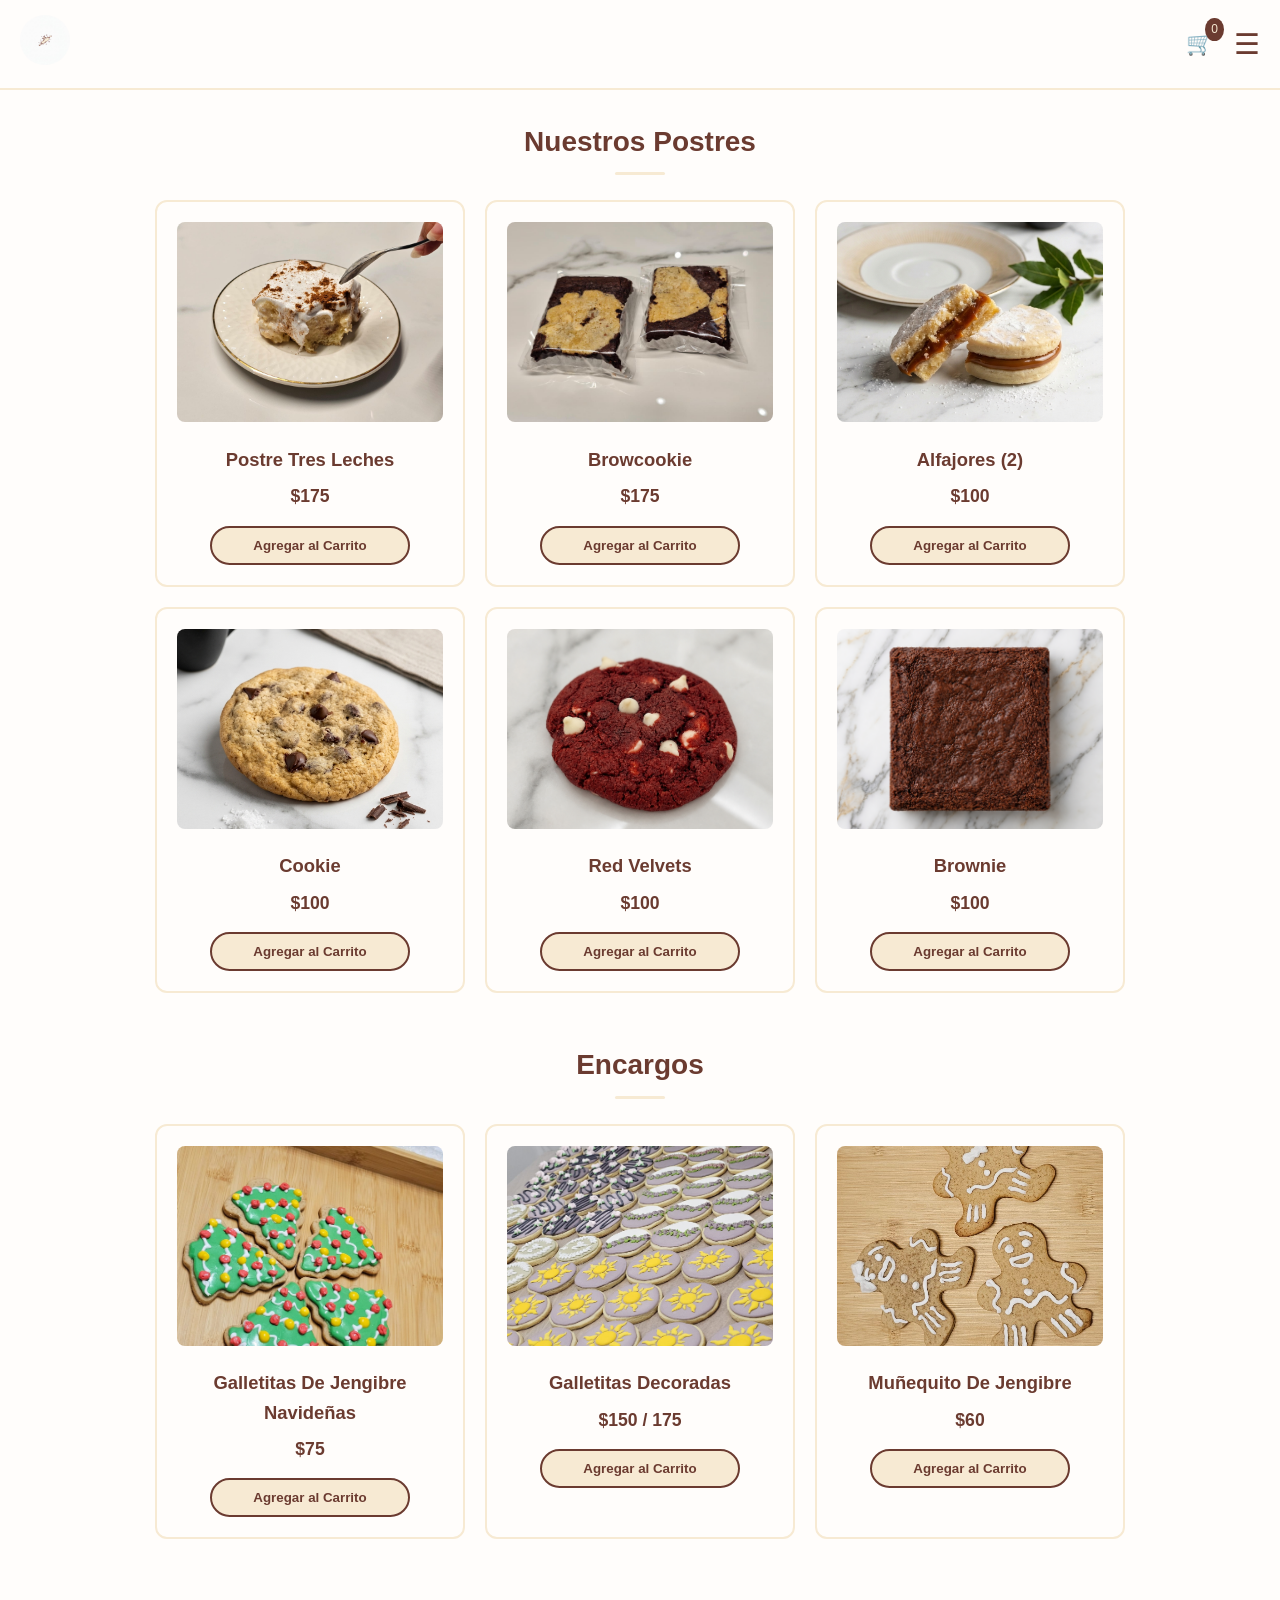
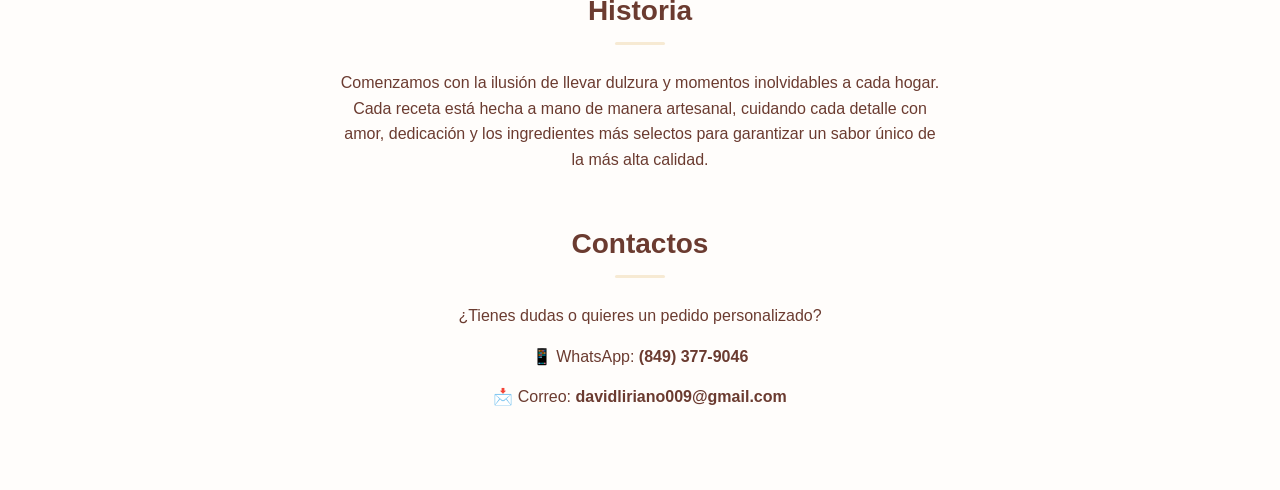
==== index.html @ 06256432 "Add files via upload" ====
<!DOCTYPE html>
<html lang="es">
<head>
    <meta charset="UTF-8">
    <meta name="viewport" content="width=device-width, initial-scale=1.0">
    <title>Mi Repostería</title>
    <link rel="stylesheet" href="style.css">
</head>
<body>

    <!-- NAVBAR PRINCIPAL -->
    <header class="navbar">
        <div class="logo-container">
            <!-- Reemplaza 'logo.png' con el nombre real de tu imagen -->
            <img src="hwconfetteria logo.jpg" alt="Logo Repostería" class="logo-img">
        </div>
        
        <div class="right-nav">
            <!-- Icono del Carrito -->
            <div class="cart-icon" onclick="toggleCart()">
                🛒 <span id="cart-count">0</span>
            </div>
            <!-- Botón de Tres Rayitas (Hamburgesa) -->
            <div class="menu-toggle" onclick="toggleMenu()">
                &#9776;
            </div>
        </div>
    </header>

    <!-- MENÚ LATERAL DESPLEGABLE (DERECHA) -->
    <nav class="sidebar" id="sidebar">
        <div class="close-btn" onclick="toggleMenu()">&times;</div>
        <ul class="menu-links">
            <li><a href="#postres" onclick="toggleMenu()">Postres</a></li>
            <li><a href="#pasteles" onclick="toggleMenu()">Encargos</a></li>
            <li><a href="#historia" onclick="toggleMenu()">Historia</a></li>
            <li><a href="#contacto" onclick="toggleMenu()">Contactos</a></li>
            <li><a href="https://www.google.com/maps/place/RESIDENCIAL+DON+NUBE+II/@19.465714,-70.6637357,17z/data=!3m1!4b1!4m6!3m5!1s0x8eb1c570ee12535b:0x42874ad050d74ec9!8m2!3d19.465714!4d-70.6611608!16s%2Fg%2F11fz7tf214?entry=ttu&g_ep=EgoyMDI2MDcwOC4wIKXMDSoASAFQAw%3D%3D" target="_blank" class="map-link">📍 Ubicación de la Tienda</a></li>
        </ul>
    </nav>

    <!-- CARRITO LATERAL -->
    <div class="cart-sidebar" id="cartSidebar">
        <div class="close-btn" onclick="toggleCart()">&times;</div>
        <h3>Tu Pedido</h3>
        <ul id="cart-items">
            <!-- Los productos agregados aparecerán aquí -->
        </ul>

        <!-- SELECCIÓN DE FECHA Y HORA (DISEÑO PROFESIONAL) -->
        <div class="order-date-card">
            <div class="date-header">
                <span class="calendar-icon">📅</span>
                <span class="date-label">¿Para cuándo deseas tu pedido?</span>
            </div>
            <input type="datetime-local" id="order-date" required>
        </div>

        <div class="cart-total">
            <strong>Total: $<span id="cart-total-val">0</span></strong>
        </div>
        <button class="btn-checkout" onclick="checkoutWhatsApp()">Confirmar Orden</button>
    </div>

    <!-- CONTENIDO PRINCIPAL -->
    <main class="content">
        
        <!-- SECCIÓN POSTRES -->
        <section id="postres" class="product-section">
            <h2>Nuestros Postres</h2>
            <div class="products-grid">
                <div class="product-card">
                    <!-- Imagen para el Tres Leches -->
                    <img src="tres leches .jpeg" alt="Postre Tres Leches" class="product-img"> 
                    <h3>Postre Tres Leches</h3>
                    <p class="price">$175</p>
                    <button class="btn-add" onclick="addToCart('Tres Leches', 175)">Agregar al Carrito</button>
                </div>
                <div class="product-card">
                    <!-- Imagen para los Cupcakes -->
                    <img src="Brownie.jpeg" alt="Browcookie" class="product-img">
                    <h3>Browcookie</h3>
                    <p class="price">$175</p>
                    <button class="btn-add" onclick="addToCart('Browcookie', 175)">Agregar al Carrito</button>
                </div>
            <div class="product-card">
                    <!-- Imagen para los Cupcakes -->
                    <img src="alfajores.png" alt="Cupcakes Variados" class="product-img">
                    <h3>Alfajores (2)</h3>
                    <p class="price">$100</p>
                    <button class="btn-add" onclick="addToCart('Cupcakes Variados', 100)">Agregar al Carrito</button>
                </div>
            <div class="product-card">
                    <!-- Imagen para los Cupcakes -->
                    <img src="cookie .png" alt="Cupcakes Variados" class="product-img">
                    <h3>Cookie</h3>
                    <p class="price">$100</p>
                    <button class="btn-add" onclick="addToCart('Cupcakes Variados', 100)">Agregar al Carrito</button>
                </div>
            <div class="product-card">
                    <!-- Imagen para los Cupcakes -->
                    <img src="Red velvets.png" alt="Cupcakes Variados" class="product-img">
                    <h3>Red Velvets</h3>
                    <p class="price">$100</p>
                    <button class="btn-add" onclick="addToCart('Cupcakes Variados', 100)">Agregar al Carrito</button>
                </div>
                            <div class="product-card">
                    <!-- Imagen para los Cupcakes -->
                    <img src="Brownie.png" alt="Cupcakes Variados" class="product-img">
                    <h3>Brownie</h3>
                    <p class="price">$100</p>
                    <button class="btn-add" onclick="addToCart('Cupcakes Variados', 100)">Agregar al Carrito</button>
                </div>
            </div>
        </section>

        <!-- SECCIÓN PASTELES -->
        <section id="pasteles" class="product-section">
            <h2>Encargos</h2>
            <div class="products-grid">
                <div class="product-card">
                    <!-- Imagen para el Pastel de Cumpleaños -->
                    <img src="Encargo 2.jpeg" alt="Pastel de Cumpleaños" class="product-img">
                    <h3>Galletitas De Jengibre Navideñas </h3>
                    <p class="price">$75</p>
                    <button class="btn-add" onclick="addToCart('Pastel de Cumpleaños', 75)">Agregar al Carrito</button>
                </div>
                               <div class="product-card">
                    <!-- Imagen para el Pastel de Cumpleaños -->
                    <img src="Encargo 4.jpeg"Pastel de Cumpleaños" class="product-img">
                    <h3>Galletitas Decoradas </h3>
                    <p class="price">$150 / 175</p>
                    <button class="btn-add" onclick="addToCart('Pastel de Cumpleaños', 150)">Agregar al Carrito</button>
                </div>
                                               <div class="product-card">
                    <!-- Imagen para el Pastel de Cumpleaños -->
                    <img src="Galletitas de jengibre.jpeg"Pastel de Cumpleaños" class="product-img">
                    <h3>Muñequito De Jengibre </h3>
                    <p class="price">$60</p>
                    <button class="btn-add" onclick="addToCart('Pastel de Cumpleaños', 60)">Agregar al Carrito</button>
                </div>
            </div>
        </section>

        <!-- SECCIÓN HISTORIA -->
        <section id="historia" class="about-section">
            <h2>Historia</h2>
            <p>Comenzamos con la ilusión de llevar dulzura y momentos inolvidables a cada hogar. Cada receta está hecha a mano de manera artesanal, cuidando cada detalle con amor, dedicación y los ingredientes más selectos para garantizar un sabor único de la más alta calidad.</p>
        </section>

        <!-- SECCIÓN CONTACTO -->
        <section id="contacto" class="contact-section">
            <h2>Contactos</h2>
            <p>¿Tienes dudas o quieres un pedido personalizado?</p>
            <p>📱 WhatsApp: <strong>(849) 377-9046</strong></p>
            <p>📩 Correo: <strong>davidliriano009@gmail.com</strong>
            <!-- MENÚ LATERAL DESPLEGABLE (DERECHA) -->
        </section>

    </main>

    <!-- SCRIPT PARA INTERACTIVIDAD -->
    <script>
        let cart = [];
        
        function toggleMenu() {
            document.getElementById('sidebar').classList.toggle('active');
        }

        function toggleCart() {
            document.getElementById('cartSidebar').classList.toggle('active');
        }

        function addToCart(name, price) {
            cart.push({name, price});
            updateCartUI();
        }

        function updateCartUI() {
            document.getElementById('cart-count').innerText = cart.length;
            const cartItemsContainer = document.getElementById('cart-items');
            cartItemsContainer.innerHTML = '';
            
            let total = 0;
            cart.forEach((item, index) => {
                total += item.price;
                let li = document.createElement('li');
                li.innerHTML = `${item.name} - $${item.price} <span class="remove-item" onclick="removeItem(${index})">&times;</span>`;
                cartItemsContainer.appendChild(li);
            });
            
            document.getElementById('cart-total-val').innerText = total;
        }

        function removeItem(index) {
            cart.splice(index, 1);
            updateCartUI();
        }

        function checkoutWhatsApp() {
            if(cart.length === 0) {
                alert("El carrito está vacío.");
                return;
            }

            // Obtener la fecha seleccionada por el usuario
            const dateInput = document.getElementById('order-date').value;
            if(!dateInput) {
                alert("Por favor, selecciona la fecha y hora para la entrega de tu pedido.");
                return;
            }

            // Formatear la fecha para que sea más legible
            const fechaFormateada = new Date(dateInput).toLocaleString('es-DO', {
                dateStyle: 'medium',
                timeStyle: 'short'
            });

            let mensaje = "¡Hola! Me gustaría hacer una orden de la web:\n\n";
            let total = 0;
            cart.forEach(item => {
                mensaje += `- ${item.name} ($${item.price})\n`;
                total += item.price;
            });
            
            mensaje += `\n📅 *Fecha y hora de entrega:* ${fechaFormateada}`;
            mensaje += `\n*Total a pagar: $${total}*`;
            
            let url = `https://wa.me/18493779046?text=${encodeURIComponent(mensaje)}`;
            window.open(url, '_blank');
        }
    </script>
</body>
</html>
---- style.css ----
/* CONFIGURACIÓN GENERAL */
* {
    margin: 0;
    padding: 0;
    box-sizing: border-box;
    font-family: 'Segoe UI', Tahoma, Geneva, Verdana, sans-serif;
}

body {
    background-color: #FFFDFB;
    color: #6B3B30;
    line-height: 1.6;
}

/* NAVBAR */
.navbar {
    display: flex;
    justify-content: space-between;
    align-items: center;
    padding: 15px 20px;
    background-color: #FFFDFB;
    border-bottom: 2px solid #F7EAD3;
    position: sticky;
    top: 0;
    z-index: 100;
}

.logo-img {
    height: 50px; /* Un poco más compacto para que no sature en móvil */
    width: auto;
    object-fit: contain;
    border-radius: 100%;
}

.right-nav {
    display: flex;
    align-items: center;
    gap: 20px;
}

.cart-icon {
    font-size: 1.4rem;
    cursor: pointer;
    position: relative;
    user-select: none;
}

#cart-count {
    position: absolute;
    top: -8px;
    right: -10px;
    background-color: #6B3B30;
    color: #F7EAD3;
    border-radius: 50%;
    padding: 2px 6px;
    font-size: 0.75rem;
}

.menu-toggle {
    font-size: 1.8rem;
    cursor: pointer;
    color: #6B3B30;
    user-select: none;
}

/* MENÚ LATERAL DESPLEGABLE (DERECHA) */
.sidebar {
    position: fixed;
    top: 0;
    right: -100%; /* Oculto completamente fuera de la pantalla */
    width: 300px;
    max-width: 85%; /* No tapa toda la pantalla en móviles pequeños, dejando ver el fondo */
    height: 100%;
    background-color: #FFFDFB;
    box-shadow: -5px 0 15px rgba(107, 59, 48, 0.1);
    z-index: 200;
    padding: 40px 30px;
    transition: right 0.4s ease;
    border-left: 3px solid #F7EAD3;
}

.sidebar.active {
    right: 0;
}

.close-btn {
    font-size: 2.5rem;
    cursor: pointer;
    color: #6B3B30;
    position: absolute;
    top: 15px;
    right: 25px;
}

.menu-links {
    list-style: none;
    margin-top: 40px;
}

.menu-links li {
    margin-bottom: 25px;
}

.menu-links a {
    text-decoration: none;
    color: #6B3B30;
    font-size: 1.25rem;
    font-weight: 600;
    display: block;
}

.map-link {
    color: #b07061 !important;
    border-top: 1px solid #F7EAD3;
    padding-top: 15px;
    margin-top: 15px;
}

/* CARRITO LATERAL RE-DISEÑADO PARA MÓVILES */
.cart-sidebar {
    position: fixed;
    top: 0;
    right: -100%; 
    width: 100%; /* Ocupa toda la pantalla en móvil para interactuar mejor */
    max-width: 400px; /* En computadoras no se desparrama demasiado */
    height: 100%;
    background-color: #FFFDFB;
    box-shadow: -5px 0 15px rgba(107, 59, 48, 0.1);
    z-index: 250;
    padding: 40px 20px;
    transition: right 0.4s ease;
    border-left: 3px solid #F7EAD3;
    display: flex;
    flex-direction: column;
}

.cart-sidebar.active {
    right: 0;
}

.cart-sidebar h3 {
    margin-bottom: 20px;
    border-bottom: 2px solid #F7EAD3;
    padding-bottom: 10px;
}

#cart-items {
    list-style: none;
    overflow-y: auto;
    flex-grow: 1;
}

#cart-items li {
    display: flex;
    justify-content: space-between;
    align-items: center;
    padding: 12px 0;
    border-bottom: 1px solid #F7EAD3;
    font-size: 1rem;
}

.remove-item {
    color: #d9534f;
    cursor: pointer;
    font-weight: bold;
    padding: 5px 10px; /* Área de toque más grande para dedos */
}

.cart-total {
    padding: 20px 0;
    font-size: 1.3rem;
    border-top: 2px solid #F7EAD3;
}

.btn-checkout {
    background-color: #6B3B30;
    color: #FFFDFB;
    border: none;
    padding: 15px; /* Botón alto, cómodo para pulsar en pantallas táctiles */
    font-size: 1.1rem;
    font-weight: bold;
    border-radius: 8px;
    cursor: pointer;
    width: 100%;
}

/* CONTENIDO PRINCIPAL */
.content {
    max-width: 1000px;
    margin: 0 auto;
    padding: 30px 15px;
}

.product-section, .about-section, .contact-section {
    margin-bottom: 50px;
    scroll-margin-top: 90px;
}

h2 {
    font-size: 1.75rem;
    margin-bottom: 25px;
    text-align: center;
}

h2::after {
    content: '';
    display: block;
    width: 50px;
    height: 3px;
    background-color: #F7EAD3;
    margin: 8px auto 0 auto;
    border-radius: 2px;
}

/* CUADRÍCULA DE PRODUCTOS INTELIGENTE */
.products-grid {
    display: grid;
    grid-template-columns: repeat(auto-fit, minmax(240px, 1fr));
    gap: 20px;
}

.product-card {
    background-color: #FFFDFB;
    border: 2px solid #F7EAD3;
    border-radius: 12px;
    padding: 20px;
    text-align: center;
}

.product-placeholder {
    font-size: 3.5rem;
    margin-bottom: 10px;
}

.product-card h3 {
    font-size: 1.15rem;
    margin-bottom: 8px;
}

.price {
    font-weight: bold;
    font-size: 1.1rem;
    margin-bottom: 15px;
}

.btn-add {
    background-color: #F7EAD3;
    color: #6B3B30;
    border: 2px solid #6B3B30;
    padding: 10px 20px; /* Ajustado para pantallas táctiles */
    font-weight: bold;
    border-radius: 25px;
    cursor: pointer;
    width: 100%; /* Ocupa el ancho de la tarjeta en móvil para presionar fácil */
    max-width: 200px;
}

/* SECCIONES TEXTO */
.about-section p, .contact-section p {
    text-align: center;
    max-width: 600px;
    margin: 0 auto 15px auto;
    font-size: 1rem;
}

/* ==========================================================================
   MEDIA QUERIES (OPTIMIZACIONES ESPECÍFICAS PARA PANTALLAS PEQUEÑAS)
   ========================================================================== */
@media (max-width: 480px) {
    .navbar {
        padding: 12px 15px;
    }
    
    .logo-img {
        height: 45px;
    }

    .products-grid {
        grid-template-columns: 1fr; /* Una sola columna limpia en móviles */
        gap: 15px;
    }

    .product-card {
        padding: 15px;
    }

    .btn-add {
        max-width: 100%; /* Botón completo de lado a lado en la tarjeta */
    }

    h2 {
        font-size: 1.5rem;
    }
}

.product-img {
    width: 100%;
    height: 200px;         /* Altura fija ideal para que todas las tarjetas midan lo mismo */
    object-fit: cover;     /* Esto hace que la foto se adapte sin estirarse feo */
    border-radius: 8px;    /* Bordes redondeados elegantes */
    margin-bottom: 15px;
}

/* CONFIGURACIÓN GENERAL */
* {
    margin: 0;
    padding: 0;
    box-sizing: border-box;
    font-family: 'Segoe UI', Tahoma, Geneva, Verdana, sans-serif;
}

body {
    background-color: #FFFDFB;
    color: #6B3B30;
    line-height: 1.6;
}

/* NAVBAR */
.navbar {
    display: flex;
    justify-content: space-between;
    align-items: center;
    padding: 15px 20px;
    background-color: #FFFDFB;
    border-bottom: 2px solid #F7EAD3;
    position: sticky;
    top: 0;
    z-index: 100;
}

.logo-img {
    height: 50px;
    width: auto;
    object-fit: contain;
}

.right-nav {
    display: flex;
    align-items: center;
    gap: 20px;
}

.cart-icon {
    font-size: 1.4rem;
    cursor: pointer;
    position: relative;
    user-select: none;
}

#cart-count {
    position: absolute;
    top: -8px;
    right: -10px;
    background-color: #6B3B30;
    color: #F7EAD3;
    border-radius: 50%;
    padding: 2px 6px;
    font-size: 0.75rem;
}

.menu-toggle {
    font-size: 1.8rem;
    cursor: pointer;
    color: #6B3B30;
    user-select: none;
}

/* MENÚ LATERAL DESPLEGABLE (DERECHA) */
.sidebar {
    position: fixed;
    top: 0;
    right: -100%;
    width: 300px;
    max-width: 85%;
    height: 100%;
    background-color: #FFFDFB;
    box-shadow: -5px 0 15px rgba(107, 59, 48, 0.1);
    z-index: 200;
    padding: 40px 30px;
    transition: right 0.4s ease;
    border-left: 3px solid #F7EAD3;
}

.sidebar.active {
    right: 0;
}

.close-btn {
    font-size: 2.5rem;
    cursor: pointer;
    color: #6B3B30;
    position: absolute;
    top: 15px;
    right: 25px;
}

.menu-links {
    list-style: none;
    margin-top: 40px;
}

.menu-links li {
    margin-bottom: 25px;
}

.menu-links a {
    text-decoration: none;
    color: #6B3B30;
    font-size: 1.25rem;
    font-weight: 600;
    display: block;
}

.map-link {
    color: #b07061 !important;
    border-top: 1px solid #F7EAD3;
    padding-top: 15px;
    margin-top: 15px;
}

/* CARRITO LATERAL */
.cart-sidebar {
    position: fixed;
    top: 0;
    right: -100%; 
    width: 100%;
    max-width: 400px;
    height: 100%;
    background-color: #FFFDFB;
    box-shadow: -5px 0 15px rgba(107, 59, 48, 0.1);
    z-index: 250;
    padding: 40px 20px;
    transition: right 0.4s ease;
    border-left: 3px solid #F7EAD3;
    display: flex;
    flex-direction: column;
}

.cart-sidebar.active {
    right: 0;
}

.cart-sidebar h3 {
    margin-bottom: 20px;
    border-bottom: 2px solid #F7EAD3;
    padding-bottom: 10px;
}

#cart-items {
    list-style: none;
    overflow-y: auto;
    flex-grow: 1;
}

#cart-items li {
    display: flex;
    justify-content: space-between;
    align-items: center;
    padding: 12px 0;
    border-bottom: 1px solid #F7EAD3;
    font-size: 1rem;
}

.remove-item {
    color: #d9534f;
    cursor: pointer;
    font-weight: bold;
    padding: 5px 10px;
}

/* NUEVA CAJA DE FECHA CON DISEÑO PREMIUM */
.order-date-card {
    background-color: #FFFDFB;
    border: 2px solid #F7EAD3;
    border-radius: 12px;
    padding: 18px;
    margin: 20px 0;
    box-shadow: 0 4px 12px rgba(107, 59, 48, 0.04);
}

.date-header {
    display: flex;
    align-items: center;
    gap: 10px;
    margin-bottom: 12px;
}

.calendar-icon {
    font-size: 1.3rem;
}

.date-label {
    font-weight: 700;
    font-size: 0.95rem;
    color: #6B3B30;
    text-transform: uppercase;
    letter-spacing: 0.5px;
}

.order-date-card input[type="datetime-local"] {
    width: 100%;
    padding: 12px 14px;
    border: 2px solid #F7EAD3;
    background-color: #FFFDFB;
    color: #6B3B30;
    border-radius: 8px;
    font-size: 1.05rem; /* Más grande para pulsar fácilmente en móviles */
    font-weight: 500;
    outline: none;
    transition: border-color 0.2s, box-shadow 0.2s;
    cursor: pointer;
}

.order-date-card input[type="datetime-local"]:focus {
    border-color: #6B3B30;
    box-shadow: 0 0 0 3px rgba(107, 59, 48, 0.1);
}

.cart-total {
    padding: 20px 0;
    font-size: 1.3rem;
    border-top: 2px solid #F7EAD3;
}

.btn-checkout {
    background-color: #6B3B30;
    color: #FFFDFB;
    border: none;
    padding: 15px;
    font-size: 1.1rem;
    font-weight: bold;
    border-radius: 8px;
    cursor: pointer;
    width: 100%;
}

/* CONTENIDO PRINCIPAL */
.content {
    max-width: 1000px;
    margin: 0 auto;
    padding: 30px 15px;
}

.product-section, .about-section, .contact-section {
    margin-bottom: 50px;
    scroll-margin-top: 90px;
}

h2 {
    font-size: 1.75rem;
    margin-bottom: 25px;
    text-align: center;
}

h2::after {
    content: '';
    display: block;
    width: 50px;
    height: 3px;
    background-color: #F7EAD3;
    margin: 8px auto 0 auto;
    border-radius: 2px;
}

/* CUADRÍCULA DE PRODUCTOS */
.products-grid {
    display: grid;
    grid-template-columns: repeat(auto-fit, minmax(240px, 1fr));
    gap: 20px;
}

.product-card {
    background-color: #FFFDFB;
    border: 2px solid #F7EAD3;
    border-radius: 12px;
    padding: 20px;
    text-align: center;
}

.product-img {
    width: 100%;
    height: 200px;
    object-fit: cover;
    border-radius: 8px;
    margin-bottom: 15px;
}

.product-card h3 {
    font-size: 1.15rem;
    margin-bottom: 8px;
}

.price {
    font-weight: bold;
    font-size: 1.1rem;
    margin-bottom: 15px;
}

.btn-add {
    background-color: #F7EAD3;
    color: #6B3B30;
    border: 2px solid #6B3B30;
    padding: 10px 20px;
    font-weight: bold;
    border-radius: 25px;
    cursor: pointer;
    width: 100%;
    max-width: 200px;
}

/* SECCIONES TEXTO */
.about-section p, .contact-section p {
    text-align: center;
    max-width: 600px;
    margin: 0 auto 15px auto;
    font-size: 1rem;
}

/* MEDIA QUERIES (CELULARES) */
@media (max-width: 480px) {
    .navbar {
        padding: 12px 15px;
    }
    
    .logo-img {
        height: 45px;
    }

    .products-grid {
        grid-template-columns: 1fr;
        gap: 15px;
    }

    .product-card {
        padding: 15px;
    }

    .btn-add {
        max-width: 100%;
    }

    h2 {
        font-size: 1.5rem;
    }
}
.instagram-link {
    color: #a06b5e !important;
    border-top: 1px solid #F7EAD3;
    padding-top: 15px;
    margin-top: 15px;
    display: flex;
    align-items: center;
    gap: 8px;
    transition: color 0.2s;
}

.instagram-link:hover {
    color: #6B3B30 !important;
}
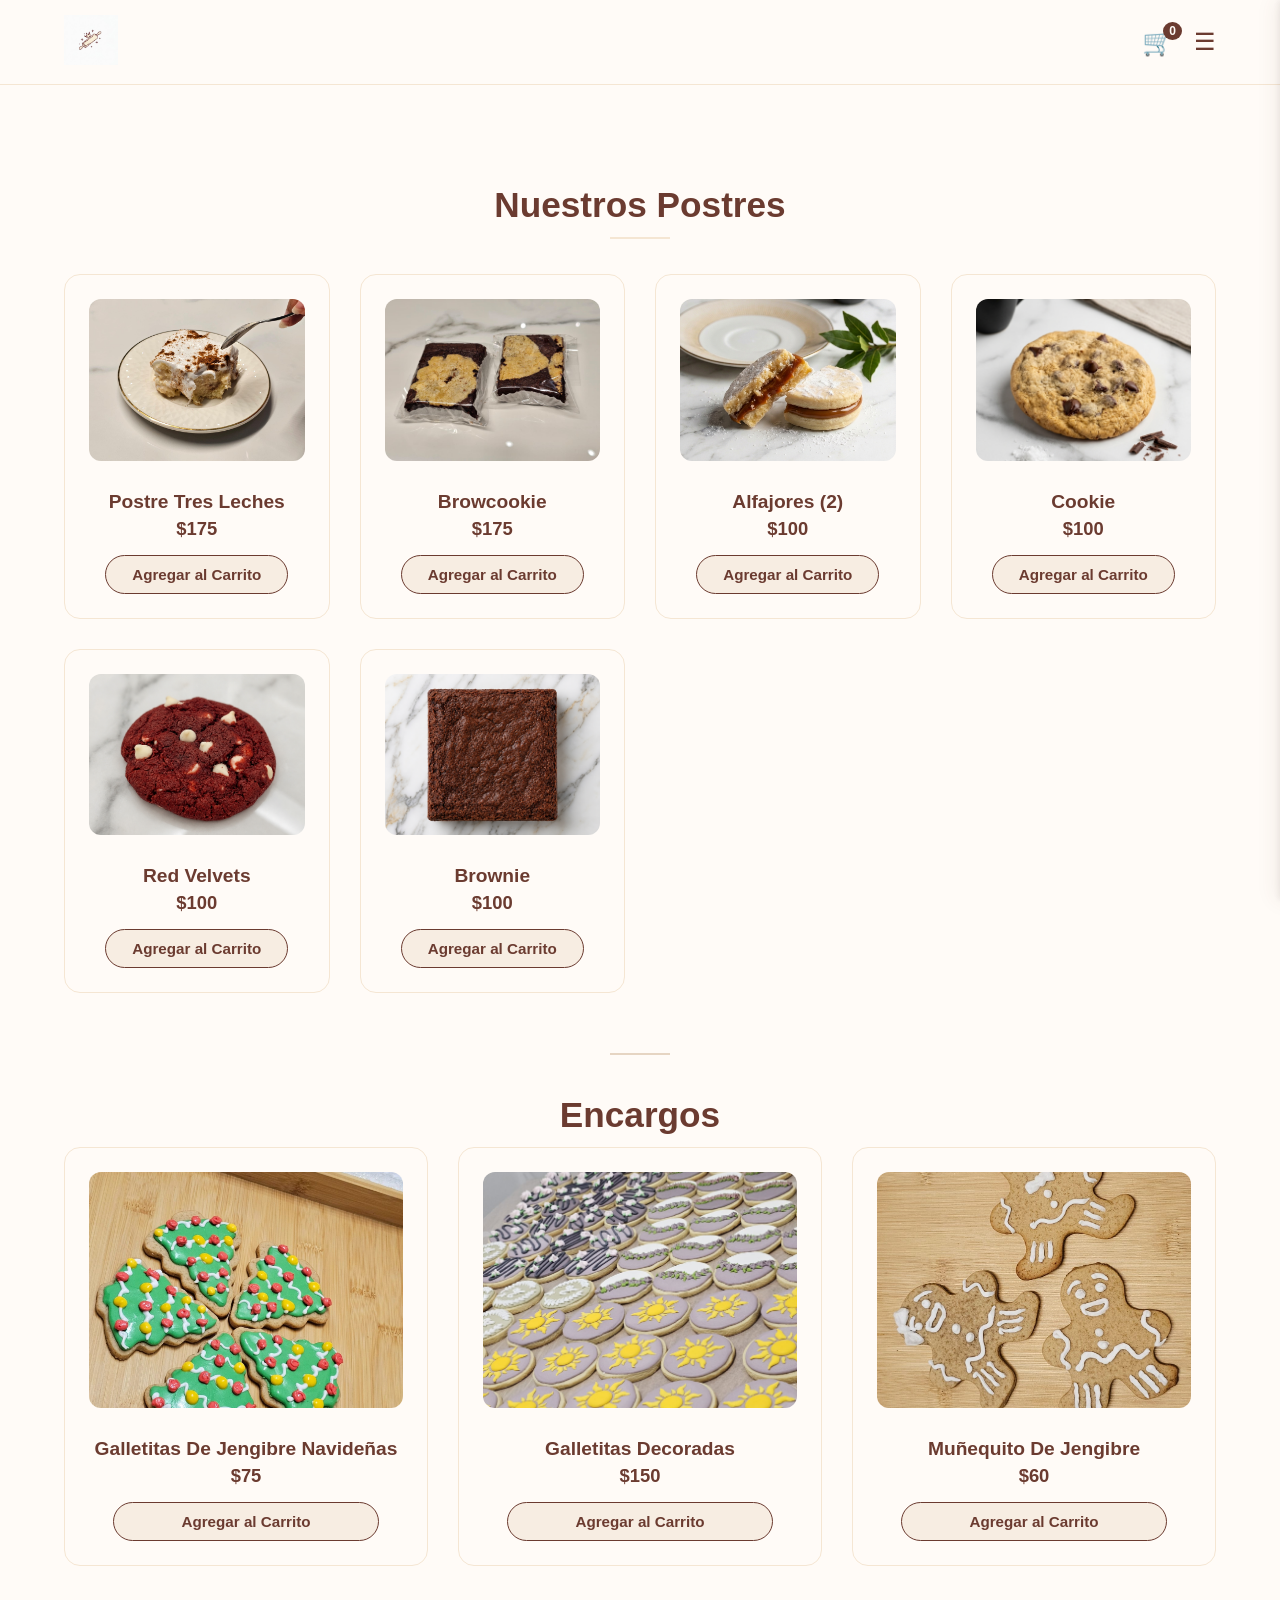
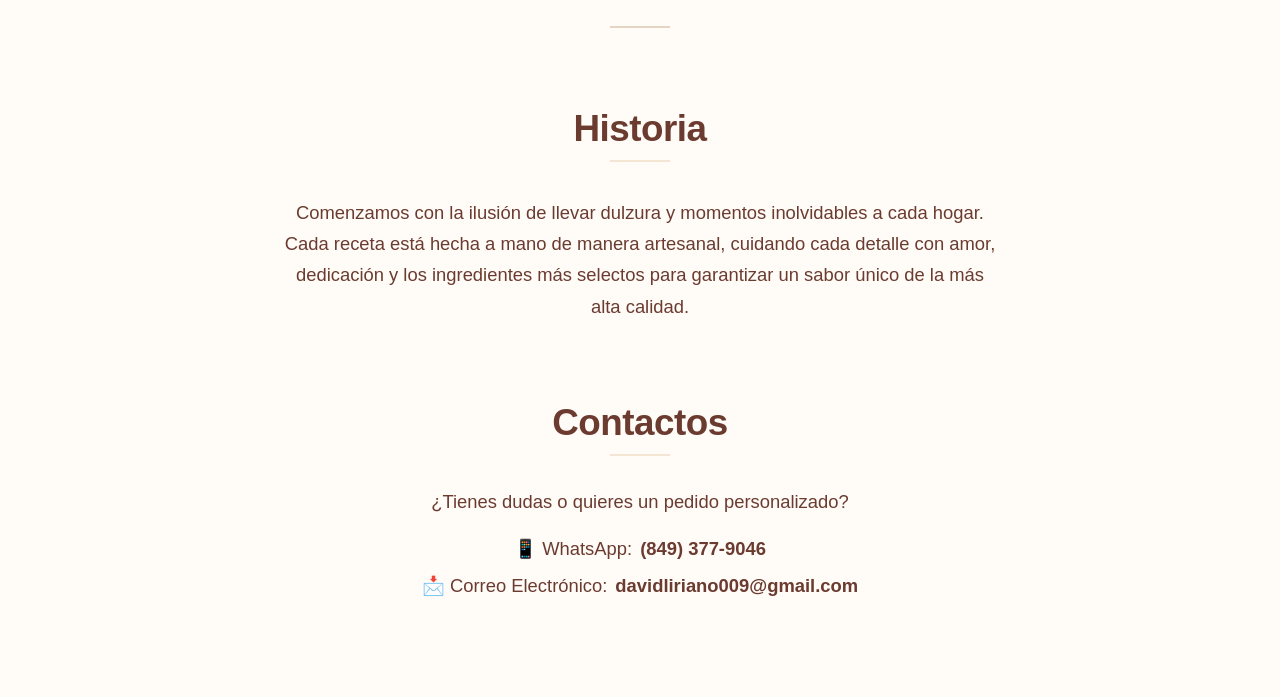
==== commit 65f1af78: "Add files via upload" ====
--- a/index.html
+++ b/index.html
@@ -10,166 +10,183 @@
 
     <!-- NAVBAR PRINCIPAL -->
     <header class="navbar">
+        <!-- LOGO EN NAVBAR PRINCIPAL -->
+         <!-- LOGO EN NAVBAR PRINCIPAL -->
         <div class="logo-container">
-            <!-- Reemplaza 'logo.png' con el nombre real de tu imagen -->
             <img src="hwconfetteria logo.jpg" alt="Logo Repostería" class="logo-img">
         </div>
         
         <div class="right-nav">
-            <!-- Icono del Carrito -->
             <div class="cart-icon" onclick="toggleCart()">
                 🛒 <span id="cart-count">0</span>
             </div>
-            <!-- Botón de Tres Rayitas (Hamburgesa) -->
             <div class="menu-toggle" onclick="toggleMenu()">
                 &#9776;
             </div>
         </div>
     </header>
 
-    <!-- MENÚ LATERAL DESPLEGABLE (DERECHA) -->
+    <!-- MENÚ LATERAL DESPLEGABLE -->
     <nav class="sidebar" id="sidebar">
+        <!-- LOGO EN NAVBAR PRINCIPAL -->
         <div class="close-btn" onclick="toggleMenu()">&times;</div>
         <ul class="menu-links">
             <li><a href="#postres" onclick="toggleMenu()">Postres</a></li>
             <li><a href="#pasteles" onclick="toggleMenu()">Encargos</a></li>
             <li><a href="#historia" onclick="toggleMenu()">Historia</a></li>
             <li><a href="#contacto" onclick="toggleMenu()">Contactos</a></li>
-            <li><a href="https://www.google.com/maps/place/RESIDENCIAL+DON+NUBE+II/@19.465714,-70.6637357,17z/data=!3m1!4b1!4m6!3m5!1s0x8eb1c570ee12535b:0x42874ad050d74ec9!8m2!3d19.465714!4d-70.6611608!16s%2Fg%2F11fz7tf214?entry=ttu&g_ep=EgoyMDI2MDcwOC4wIKXMDSoASAFQAw%3D%3D" target="_blank" class="map-link">📍 Ubicación de la Tienda</a></li>
+            <li><a href="https://www.google.com/maps/place/RESIDENCIAL+DON+NUBE+II/@19.465714,-70.6637357,17z/" target="_blank" class="map-link">📍 Ubicación</a></li>
         </ul>
     </nav>
 
-    <!-- CARRITO LATERAL -->
+    <!-- CARRITO LATERAL SIMPLE -->
     <div class="cart-sidebar" id="cartSidebar">
         <div class="close-btn" onclick="toggleCart()">&times;</div>
         <h3>Tu Pedido</h3>
         <ul id="cart-items">
-            <!-- Los productos agregados aparecerán aquí -->
+            <!-- Productos dinámicos -->
         </ul>
-
-        <!-- SELECCIÓN DE FECHA Y HORA (DISEÑO PROFESIONAL) -->
-        <div class="order-date-card">
-            <div class="date-header">
-                <span class="calendar-icon">📅</span>
-                <span class="date-label">¿Para cuándo deseas tu pedido?</span>
-            </div>
-            <input type="datetime-local" id="order-date" required>
-        </div>
 
         <div class="cart-total">
             <strong>Total: $<span id="cart-total-val">0</span></strong>
         </div>
-        <button class="btn-checkout" onclick="checkoutWhatsApp()">Confirmar Orden</button>
+        <button class="btn-checkout" onclick="goToCheckout()">Proceder al Pago</button>
+    </div>
+
+    <!-- VENTANA EMERGENTE DE AVISO -->
+    <div id="custom-alert" class="modal-alert">
+        <div class="modal-alert-content">
+            <span class="modal-alert-icon">⚠️</span>
+            <p id="modal-alert-text">Mensaje</p>
+            <button class="btn-modal-close" onclick="closeAlert()">Entendido</button>
+        </div>
     </div>
 
     <!-- CONTENIDO PRINCIPAL -->
     <main class="content">
-        
         <!-- SECCIÓN POSTRES -->
+       <!-- ==========================================
+             SECCIÓN POSTRES (Corregida y Adaptable)
+             ========================================== -->
         <section id="postres" class="product-section">
             <h2>Nuestros Postres</h2>
+            <div class="info-divider"></div> <!-- Tu línea divisoria crema -->
+
+            <!-- ¡Aquí volvimos a meter el contenedor que faltaba! -->
             <div class="products-grid">
-                <div class="product-card">
-                    <!-- Imagen para el Tres Leches -->
-                    <img src="tres leches .jpeg" alt="Postre Tres Leches" class="product-img"> 
+                
+                <!-- Tarjeta 1 -->
+                <div class="product-card">
+                    <img src="tres leches .jpeg" alt="Tres Leches" class="product-img"> 
                     <h3>Postre Tres Leches</h3>
                     <p class="price">$175</p>
-                    <button class="btn-add" onclick="addToCart('Tres Leches', 175)">Agregar al Carrito</button>
-                </div>
-                <div class="product-card">
-                    <!-- Imagen para los Cupcakes -->
+                    <button class="btn-add" onclick="addToCart('Postre Tres Leches', 175)">Agregar al Carrito</button>
+                </div>
+
+                <!-- Tarjeta 2 -->
+                <div class="product-card">
                     <img src="Brownie.jpeg" alt="Browcookie" class="product-img">
                     <h3>Browcookie</h3>
                     <p class="price">$175</p>
                     <button class="btn-add" onclick="addToCart('Browcookie', 175)">Agregar al Carrito</button>
                 </div>
-            <div class="product-card">
-                    <!-- Imagen para los Cupcakes -->
-                    <img src="alfajores.png" alt="Cupcakes Variados" class="product-img">
+
+                <!-- Tarjeta 3 -->
+                <div class="product-card">
+                    <img src="alfajores.png" alt="Alfajores" class="product-img">
                     <h3>Alfajores (2)</h3>
                     <p class="price">$100</p>
-                    <button class="btn-add" onclick="addToCart('Cupcakes Variados', 100)">Agregar al Carrito</button>
-                </div>
-            <div class="product-card">
-                    <!-- Imagen para los Cupcakes -->
-                    <img src="cookie .png" alt="Cupcakes Variados" class="product-img">
+                    <button class="btn-add" onclick="addToCart('Alfajores (2)', 100)">Agregar al Carrito</button>
+                </div>
+
+                <!-- Tarjeta 4 -->
+                <div class="product-card">
+                    <img src="cookie .png" alt="Cookie" class="product-img">
                     <h3>Cookie</h3>
                     <p class="price">$100</p>
-                    <button class="btn-add" onclick="addToCart('Cupcakes Variados', 100)">Agregar al Carrito</button>
-                </div>
-            <div class="product-card">
-                    <!-- Imagen para los Cupcakes -->
-                    <img src="Red velvets.png" alt="Cupcakes Variados" class="product-img">
+                    <button class="btn-add" onclick="addToCart('Cookie', 100)">Agregar al Carrito</button>
+                </div>
+
+                <!-- Tarjeta 5 -->
+                <div class="product-card">
+                    <img src="Red velvets.png" alt="Red Velvets" class="product-img">
                     <h3>Red Velvets</h3>
                     <p class="price">$100</p>
-                    <button class="btn-add" onclick="addToCart('Cupcakes Variados', 100)">Agregar al Carrito</button>
-                </div>
-                            <div class="product-card">
-                    <!-- Imagen para los Cupcakes -->
-                    <img src="Brownie.png" alt="Cupcakes Variados" class="product-img">
+                    <button class="btn-add" onclick="addToCart('Red Velvets', 100)">Agregar al Carrito</button>
+                </div>
+
+                <!-- Tarjeta 6 -->
+                <div class="product-card">
+                    <img src="Brownie.png" alt="Brownie" class="product-img">
                     <h3>Brownie</h3>
                     <p class="price">$100</p>
-                    <button class="btn-add" onclick="addToCart('Cupcakes Variados', 100)">Agregar al Carrito</button>
-                </div>
-            </div>
+                    <button class="btn-add" onclick="addToCart('Brownie', 100)">Agregar al Carrito</button>
+                </div>
+
+            </div> <!-- Cerramos correctamente la cuadrícula de productos -->
         </section>
 
-        <!-- SECCIÓN PASTELES -->
+        <!-- SECCIÓN ENCARGOS -->
         <section id="pasteles" class="product-section">
             <h2>Encargos</h2>
             <div class="products-grid">
                 <div class="product-card">
-                    <!-- Imagen para el Pastel de Cumpleaños -->
-                    <img src="Encargo 2.jpeg" alt="Pastel de Cumpleaños" class="product-img">
-                    <h3>Galletitas De Jengibre Navideñas </h3>
+                    <img src="Encargo 2.jpeg" alt="Galletitas Navideñas" class="product-img">
+                    <h3>Galletitas De Jengibre Navideñas</h3>
                     <p class="price">$75</p>
-                    <button class="btn-add" onclick="addToCart('Pastel de Cumpleaños', 75)">Agregar al Carrito</button>
-                </div>
-                               <div class="product-card">
-                    <!-- Imagen para el Pastel de Cumpleaños -->
-                    <img src="Encargo 4.jpeg"Pastel de Cumpleaños" class="product-img">
-                    <h3>Galletitas Decoradas </h3>
-                    <p class="price">$150 / 175</p>
-                    <button class="btn-add" onclick="addToCart('Pastel de Cumpleaños', 150)">Agregar al Carrito</button>
-                </div>
-                                               <div class="product-card">
-                    <!-- Imagen para el Pastel de Cumpleaños -->
-                    <img src="Galletitas de jengibre.jpeg"Pastel de Cumpleaños" class="product-img">
-                    <h3>Muñequito De Jengibre </h3>
+                    <button class="btn-add" onclick="addToCart('Galletitas De Jengibre Navideñas', 75)">Agregar al Carrito</button>
+                </div>
+                <div class="product-card">
+                    <img src="Encargo 4.jpeg" alt="Galletitas Decoradas" class="product-img">
+                    <h3>Galletitas Decoradas</h3>
+                    <p class="price">$150</p>
+                    <button class="btn-add" onclick="addToCart('Galletitas Decoradas', 150)">Agregar al Carrito</button>
+                </div>
+                <div class="product-card">
+                    <img src="Galletitas de jengibre.jpeg" alt="Muñequito" class="product-img">
+                    <h3>Muñequito De Jengibre</h3>
                     <p class="price">$60</p>
-                    <button class="btn-add" onclick="addToCart('Pastel de Cumpleaños', 60)">Agregar al Carrito</button>
+                    <button class="btn-add" onclick="addToCart('Muñequito De Jengibre', 60)">Agregar al Carrito</button>
                 </div>
             </div>
         </section>
 
-        <!-- SECCIÓN HISTORIA -->
-        <section id="historia" class="about-section">
+        <!-- ==========================================
+             SECCIÓN HISTORIA (Idéntica a la captura)
+             ========================================== -->
+        <section id="historia" class="info-section">
             <h2>Historia</h2>
-            <p>Comenzamos con la ilusión de llevar dulzura y momentos inolvidables a cada hogar. Cada receta está hecha a mano de manera artesanal, cuidando cada detalle con amor, dedicación y los ingredientes más selectos para garantizar un sabor único de la más alta calidad.</p>
+            <div class="info-divider"></div>
+            <p class="info-text">
+                Comenzamos con la ilusión de llevar dulzura y momentos inolvidables a cada hogar. Cada receta está hecha a mano de manera artesanal, cuidando cada detalle con amor, dedicación y los ingredientes más selectos para garantizar un sabor único de la más alta calidad.
+            </p>
         </section>
 
-        <!-- SECCIÓN CONTACTO -->
-        <section id="contacto" class="contact-section">
-            <h2>Contactos</h2>
-            <p>¿Tienes dudas o quieres un pedido personalizado?</p>
-            <p>📱 WhatsApp: <strong>(849) 377-9046</strong></p>
-            <p>📩 Correo: <strong>davidliriano009@gmail.com</strong>
-            <!-- MENÚ LATERAL DESPLEGABLE (DERECHA) -->
-        </section>
-
+        <!-- ==========================================
+ <!-- SECCIÓN CONTACTOS -->
+<section id="contacto" class="info-section">
+    <h2>Contactos</h2>
+    <div class="info-divider"></div>
+    <p class="contact-subtitle">¿Tienes dudas o quieres un pedido personalizado?</p>
+    
+    <div class="contact-details">
+        <p class="contact-item">
+            <span>📱 WhatsApp:</span> 
+            <strong>(849) 377-9046</strong>
+        </p>
+        <p class="contact-item">
+            <span>📩 Correo Electrónico:</span> 
+            <strong>davidliriano009@gmail.com</strong>
+        </p>
+    </div>
+</section>
     </main>
 
-    <!-- SCRIPT PARA INTERACTIVIDAD -->
     <script>
         let cart = [];
         
-        function toggleMenu() {
-            document.getElementById('sidebar').classList.toggle('active');
-        }
-
-        function toggleCart() {
-            document.getElementById('cartSidebar').classList.toggle('active');
-        }
+        function toggleMenu() { document.getElementById('sidebar').classList.toggle('active'); }
+        function toggleCart() { document.getElementById('cartSidebar').classList.toggle('active'); }
 
         function addToCart(name, price) {
             cart.push({name, price});
@@ -180,7 +197,6 @@
             document.getElementById('cart-count').innerText = cart.length;
             const cartItemsContainer = document.getElementById('cart-items');
             cartItemsContainer.innerHTML = '';
-            
             let total = 0;
             cart.forEach((item, index) => {
                 total += item.price;
@@ -188,7 +204,6 @@
                 li.innerHTML = `${item.name} - $${item.price} <span class="remove-item" onclick="removeItem(${index})">&times;</span>`;
                 cartItemsContainer.appendChild(li);
             });
-            
             document.getElementById('cart-total-val').innerText = total;
         }
 
@@ -197,37 +212,23 @@
             updateCartUI();
         }
 
-        function checkoutWhatsApp() {
+        function showAlert(text) {
+            document.getElementById('modal-alert-text').innerText = text;
+            document.getElementById('custom-alert').classList.add('show');
+        }
+        function closeAlert() { document.getElementById('custom-alert').classList.remove('show'); }
+
+        function goToCheckout() {
             if(cart.length === 0) {
-                alert("El carrito está vacío.");
+                showAlert("El carrito está vacío.");
                 return;
             }
-
-            // Obtener la fecha seleccionada por el usuario
-            const dateInput = document.getElementById('order-date').value;
-            if(!dateInput) {
-                alert("Por favor, selecciona la fecha y hora para la entrega de tu pedido.");
+            if(cart.length <= 3) {
+                showAlert("Debes agregar más de 3 artículos al carrito para proceder.");
                 return;
             }
-
-            // Formatear la fecha para que sea más legible
-            const fechaFormateada = new Date(dateInput).toLocaleString('es-DO', {
-                dateStyle: 'medium',
-                timeStyle: 'short'
-            });
-
-            let mensaje = "¡Hola! Me gustaría hacer una orden de la web:\n\n";
-            let total = 0;
-            cart.forEach(item => {
-                mensaje += `- ${item.name} ($${item.price})\n`;
-                total += item.price;
-            });
-            
-            mensaje += `\n📅 *Fecha y hora de entrega:* ${fechaFormateada}`;
-            mensaje += `\n*Total a pagar: $${total}*`;
-            
-            let url = `https://wa.me/18493779046?text=${encodeURIComponent(mensaje)}`;
-            window.open(url, '_blank');
+            localStorage.setItem('wh_cart', JSON.stringify(cart));
+            window.location.href = 'checkout.html';
         }
     </script>
 </body>
--- a/style.css
+++ b/style.css
@@ -1,36 +1,34 @@
-/* CONFIGURACIÓN GENERAL */
-* {
+/* ==========================================================================
+   1. ESTILOS BASE Y CONFIGURACIÓN GENERAL
+   ========================================================================== */
+body {
+    background-color: #FFFBF7;
+    font-family: -apple-system, BlinkMacSystemFont, "Segoe UI", Roboto, Helvetica, Arial, sans-serif;
     margin: 0;
     padding: 0;
-    box-sizing: border-box;
-    font-family: 'Segoe UI', Tahoma, Geneva, Verdana, sans-serif;
-}
-
-body {
-    background-color: #FFFDFB;
-    color: #6B3B30;
-    line-height: 1.6;
-}
-
-/* NAVBAR */
+    color: #6B3B30;
+    overflow-x: hidden; /* Evita el desbordamiento horizontal en celulares */
+}
+
+/* NAVBAR PRINCIPAL */
 .navbar {
+    background-color: #FFFBF7;
     display: flex;
     justify-content: space-between;
     align-items: center;
-    padding: 15px 20px;
-    background-color: #FFFDFB;
-    border-bottom: 2px solid #F7EAD3;
+    padding: 15px 5%;
     position: sticky;
     top: 0;
-    z-index: 100;
-}
+    z-index: 1000;
+    border-bottom: 1.5px solid #F5E6D3; /* Línea crema delicada debajo del navbar */
+}
+
 
 .logo-img {
-    height: 50px; /* Un poco más compacto para que no sature en móvil */
-    width: auto;
+    height: 50px; /* Súbelo de 40px a 55px o el tamaño que más te guste */
     object-fit: contain;
-    border-radius: 100%;
-}
+}
+
 
 .right-nav {
     display: flex;
@@ -39,44 +37,143 @@
 }
 
 .cart-icon {
-    font-size: 1.4rem;
+    font-size: 1.6rem;
     cursor: pointer;
     position: relative;
-    user-select: none;
+    color: #6B3B30;
 }
 
 #cart-count {
     position: absolute;
-    top: -8px;
-    right: -10px;
+    top: -5px;
+    right: -8px;
     background-color: #6B3B30;
-    color: #F7EAD3;
+    color: #FFFBF7;
+    font-size: 0.75rem;
+    padding: 2px 6px;
     border-radius: 50%;
-    padding: 2px 6px;
-    font-size: 0.75rem;
+    font-weight: bold;
 }
 
 .menu-toggle {
-    font-size: 1.8rem;
-    cursor: pointer;
-    color: #6B3B30;
-    user-select: none;
-}
-
-/* MENÚ LATERAL DESPLEGABLE (DERECHA) */
+    font-size: 1.5rem;
+    cursor: pointer;
+    color: #6B3B30;
+}
+
+/* ==========================================================================
+   2. CONTENIDO Y DISEÑO DE SECCIONES (PRODUCTOS)
+   ========================================================================== */
+.content {
+    padding: 60px 5% 20px 5%; /* Espacio superior para separar del navbar y márgenes laterales */
+    max-width: 1200px;
+    margin: 0 auto;
+}
+
+/* TITULARES (Productos, Encargos...) */
+.product-section h2 {
+    text-align: center;
+    color: #6B3B30;
+    font-size: 2.2rem;
+    font-weight: bold;
+    margin-top: 40px;
+    margin-bottom: 12px;
+}
+
+/* Línea crema debajo de los títulos de secciones de productos */
+.product-section::after {
+    content: "";
+    display: block;
+    width: 60px;
+    height: 2px;
+    background-color: #E6D5C3;
+    margin: 10px auto 40px auto; 
+}
+
+/* CUADRÍCULA INTELIGENTE (Se adapta sola al tamaño de pantalla) */
+.products-grid {
+    display: grid;
+    /* En pantallas grandes pone 3 o 4 columnas, en pantallas medianas 2 o 3, y en celular 1 */
+    grid-template-columns: repeat(auto-fit, minmax(260px, 1fr));
+    gap: 30px; 
+    justify-content: center;
+    margin-bottom: 60px;
+}
+
+/* TARJETA DE PRODUCTO */
+.product-card {
+    background-color: #FFFBF7;
+    border: 1.5px solid #F5E6D3; 
+    border-radius: 16px;
+    padding: 24px;
+    text-align: center;
+    display: flex;
+    flex-direction: column;
+    align-items: center;
+    transition: transform 0.2s ease, box-shadow 0.2s ease;
+}
+
+.product-card:hover {
+    transform: translateY(-3px);
+    box-shadow: 0 8px 20px rgba(107, 59, 48, 0.04);
+}
+
+.product-img {
+    width: 100%;
+    aspect-ratio: 4 / 3;
+    object-fit: cover;
+    border-radius: 12px;
+    margin-bottom: 20px;
+}
+
+.product-card h3 {
+    font-size: 1.2rem;
+    font-weight: bold;
+    color: #6B3B30;
+    margin: 10px 0 5px 0;
+}
+
+.price {
+    font-size: 1.15rem;
+    font-weight: bold;
+    color: #6B3B30;
+    margin: 0 0 15px 0;
+}
+
+.btn-add {
+    background-color: #F7EDE2;
+    border: 1.5px solid #6B3B30;
+    color: #6B3B30;
+    font-weight: bold;
+    font-size: 0.95rem;
+    padding: 10px 24px;
+    border-radius: 20px;
+    cursor: pointer;
+    width: 85%;
+    margin-top: auto; /* Empuja el botón al fondo si los títulos tienen distintos largos */
+    transition: background-color 0.2s ease, color 0.2s ease;
+}
+
+.btn-add:hover {
+    background-color: #6B3B30;
+    color: #FFFBF7;
+}
+
+/* ==========================================================================
+   3. MENÚS LATERALES (SIDEBAR Y CARRITO)
+   ========================================================================== */
 .sidebar {
     position: fixed;
     top: 0;
-    right: -100%; /* Oculto completamente fuera de la pantalla */
-    width: 300px;
-    max-width: 85%; /* No tapa toda la pantalla en móviles pequeños, dejando ver el fondo */
+    right: -250px;
+    width: 250px;
     height: 100%;
-    background-color: #FFFDFB;
-    box-shadow: -5px 0 15px rgba(107, 59, 48, 0.1);
-    z-index: 200;
-    padding: 40px 30px;
-    transition: right 0.4s ease;
-    border-left: 3px solid #F7EAD3;
+    background-color: #FFFBF7;
+    box-shadow: -2px 0 5px rgba(0,0,0,0.05);
+    transition: right 0.3s ease;
+    z-index: 1001;
+    padding: 20px;
+    box-sizing: border-box;
 }
 
 .sidebar.active {
@@ -84,354 +181,41 @@
 }
 
 .close-btn {
-    font-size: 2.5rem;
-    cursor: pointer;
-    color: #6B3B30;
-    position: absolute;
-    top: 15px;
-    right: 25px;
+    font-size: 2rem;
+    cursor: pointer;
+    text-align: right;
+    margin-bottom: 20px;
 }
 
 .menu-links {
     list-style: none;
-    margin-top: 40px;
+    padding: 0;
 }
 
 .menu-links li {
-    margin-bottom: 25px;
+    margin: 20px 0;
 }
 
 .menu-links a {
     text-decoration: none;
     color: #6B3B30;
-    font-size: 1.25rem;
-    font-weight: 600;
-    display: block;
-}
-
-.map-link {
-    color: #b07061 !important;
-    border-top: 1px solid #F7EAD3;
-    padding-top: 15px;
-    margin-top: 15px;
-}
-
-/* CARRITO LATERAL RE-DISEÑADO PARA MÓVILES */
-.cart-sidebar {
-    position: fixed;
-    top: 0;
-    right: -100%; 
-    width: 100%; /* Ocupa toda la pantalla en móvil para interactuar mejor */
-    max-width: 400px; /* En computadoras no se desparrama demasiado */
-    height: 100%;
-    background-color: #FFFDFB;
-    box-shadow: -5px 0 15px rgba(107, 59, 48, 0.1);
-    z-index: 250;
-    padding: 40px 20px;
-    transition: right 0.4s ease;
-    border-left: 3px solid #F7EAD3;
-    display: flex;
-    flex-direction: column;
-}
-
-.cart-sidebar.active {
-    right: 0;
-}
-
-.cart-sidebar h3 {
-    margin-bottom: 20px;
-    border-bottom: 2px solid #F7EAD3;
-    padding-bottom: 10px;
-}
-
-#cart-items {
-    list-style: none;
-    overflow-y: auto;
-    flex-grow: 1;
-}
-
-#cart-items li {
-    display: flex;
-    justify-content: space-between;
-    align-items: center;
-    padding: 12px 0;
-    border-bottom: 1px solid #F7EAD3;
-    font-size: 1rem;
-}
-
-.remove-item {
-    color: #d9534f;
-    cursor: pointer;
-    font-weight: bold;
-    padding: 5px 10px; /* Área de toque más grande para dedos */
-}
-
-.cart-total {
-    padding: 20px 0;
-    font-size: 1.3rem;
-    border-top: 2px solid #F7EAD3;
-}
-
-.btn-checkout {
-    background-color: #6B3B30;
-    color: #FFFDFB;
-    border: none;
-    padding: 15px; /* Botón alto, cómodo para pulsar en pantallas táctiles */
+    font-weight: bold;
     font-size: 1.1rem;
-    font-weight: bold;
-    border-radius: 8px;
-    cursor: pointer;
-    width: 100%;
-}
-
-/* CONTENIDO PRINCIPAL */
-.content {
-    max-width: 1000px;
-    margin: 0 auto;
-    padding: 30px 15px;
-}
-
-.product-section, .about-section, .contact-section {
-    margin-bottom: 50px;
-    scroll-margin-top: 90px;
-}
-
-h2 {
-    font-size: 1.75rem;
-    margin-bottom: 25px;
-    text-align: center;
-}
-
-h2::after {
-    content: '';
-    display: block;
-    width: 50px;
-    height: 3px;
-    background-color: #F7EAD3;
-    margin: 8px auto 0 auto;
-    border-radius: 2px;
-}
-
-/* CUADRÍCULA DE PRODUCTOS INTELIGENTE */
-.products-grid {
-    display: grid;
-    grid-template-columns: repeat(auto-fit, minmax(240px, 1fr));
-    gap: 20px;
-}
-
-.product-card {
-    background-color: #FFFDFB;
-    border: 2px solid #F7EAD3;
-    border-radius: 12px;
-    padding: 20px;
-    text-align: center;
-}
-
-.product-placeholder {
-    font-size: 3.5rem;
-    margin-bottom: 10px;
-}
-
-.product-card h3 {
-    font-size: 1.15rem;
-    margin-bottom: 8px;
-}
-
-.price {
-    font-weight: bold;
-    font-size: 1.1rem;
-    margin-bottom: 15px;
-}
-
-.btn-add {
-    background-color: #F7EAD3;
-    color: #6B3B30;
-    border: 2px solid #6B3B30;
-    padding: 10px 20px; /* Ajustado para pantallas táctiles */
-    font-weight: bold;
-    border-radius: 25px;
-    cursor: pointer;
-    width: 100%; /* Ocupa el ancho de la tarjeta en móvil para presionar fácil */
-    max-width: 200px;
-}
-
-/* SECCIONES TEXTO */
-.about-section p, .contact-section p {
-    text-align: center;
-    max-width: 600px;
-    margin: 0 auto 15px auto;
-    font-size: 1rem;
-}
-
-/* ==========================================================================
-   MEDIA QUERIES (OPTIMIZACIONES ESPECÍFICAS PARA PANTALLAS PEQUEÑAS)
-   ========================================================================== */
-@media (max-width: 480px) {
-    .navbar {
-        padding: 12px 15px;
-    }
-    
-    .logo-img {
-        height: 45px;
-    }
-
-    .products-grid {
-        grid-template-columns: 1fr; /* Una sola columna limpia en móviles */
-        gap: 15px;
-    }
-
-    .product-card {
-        padding: 15px;
-    }
-
-    .btn-add {
-        max-width: 100%; /* Botón completo de lado a lado en la tarjeta */
-    }
-
-    h2 {
-        font-size: 1.5rem;
-    }
-}
-
-.product-img {
-    width: 100%;
-    height: 200px;         /* Altura fija ideal para que todas las tarjetas midan lo mismo */
-    object-fit: cover;     /* Esto hace que la foto se adapte sin estirarse feo */
-    border-radius: 8px;    /* Bordes redondeados elegantes */
-    margin-bottom: 15px;
-}
-
-/* CONFIGURACIÓN GENERAL */
-* {
-    margin: 0;
-    padding: 0;
-    box-sizing: border-box;
-    font-family: 'Segoe UI', Tahoma, Geneva, Verdana, sans-serif;
-}
-
-body {
-    background-color: #FFFDFB;
-    color: #6B3B30;
-    line-height: 1.6;
-}
-
-/* NAVBAR */
-.navbar {
-    display: flex;
-    justify-content: space-between;
-    align-items: center;
-    padding: 15px 20px;
-    background-color: #FFFDFB;
-    border-bottom: 2px solid #F7EAD3;
-    position: sticky;
-    top: 0;
-    z-index: 100;
-}
-
-.logo-img {
-    height: 50px;
-    width: auto;
-    object-fit: contain;
-}
-
-.right-nav {
-    display: flex;
-    align-items: center;
-    gap: 20px;
-}
-
-.cart-icon {
-    font-size: 1.4rem;
-    cursor: pointer;
-    position: relative;
-    user-select: none;
-}
-
-#cart-count {
-    position: absolute;
-    top: -8px;
-    right: -10px;
-    background-color: #6B3B30;
-    color: #F7EAD3;
-    border-radius: 50%;
-    padding: 2px 6px;
-    font-size: 0.75rem;
-}
-
-.menu-toggle {
-    font-size: 1.8rem;
-    cursor: pointer;
-    color: #6B3B30;
-    user-select: none;
-}
-
-/* MENÚ LATERAL DESPLEGABLE (DERECHA) */
-.sidebar {
-    position: fixed;
-    top: 0;
-    right: -100%;
-    width: 300px;
-    max-width: 85%;
-    height: 100%;
-    background-color: #FFFDFB;
-    box-shadow: -5px 0 15px rgba(107, 59, 48, 0.1);
-    z-index: 200;
-    padding: 40px 30px;
-    transition: right 0.4s ease;
-    border-left: 3px solid #F7EAD3;
-}
-
-.sidebar.active {
-    right: 0;
-}
-
-.close-btn {
-    font-size: 2.5rem;
-    cursor: pointer;
-    color: #6B3B30;
-    position: absolute;
-    top: 15px;
-    right: 25px;
-}
-
-.menu-links {
-    list-style: none;
-    margin-top: 40px;
-}
-
-.menu-links li {
-    margin-bottom: 25px;
-}
-
-.menu-links a {
-    text-decoration: none;
-    color: #6B3B30;
-    font-size: 1.25rem;
-    font-weight: 600;
-    display: block;
-}
-
-.map-link {
-    color: #b07061 !important;
-    border-top: 1px solid #F7EAD3;
-    padding-top: 15px;
-    margin-top: 15px;
 }
 
 /* CARRITO LATERAL */
 .cart-sidebar {
     position: fixed;
     top: 0;
-    right: -100%; 
-    width: 100%;
-    max-width: 400px;
+    right: -360px;
+    width: 360px;
     height: 100%;
-    background-color: #FFFDFB;
-    box-shadow: -5px 0 15px rgba(107, 59, 48, 0.1);
-    z-index: 250;
-    padding: 40px 20px;
-    transition: right 0.4s ease;
-    border-left: 3px solid #F7EAD3;
+    background-color: #FFFBF7;
+    box-shadow: -4px 0 20px rgba(107, 59, 48, 0.08);
+    transition: right 0.3s cubic-bezier(0.4, 0, 0.2, 1);
+    z-index: 1050;
+    padding: 30px 24px;
+    box-sizing: border-box;
     display: flex;
     flex-direction: column;
 }
@@ -440,16 +224,12 @@
     right: 0;
 }
 
-.cart-sidebar h3 {
-    margin-bottom: 20px;
-    border-bottom: 2px solid #F7EAD3;
-    padding-bottom: 10px;
-}
-
 #cart-items {
     list-style: none;
+    padding: 0;
+    margin: 0;
+    flex-grow: 1;
     overflow-y: auto;
-    flex-grow: 1;
 }
 
 #cart-items li {
@@ -457,203 +237,604 @@
     justify-content: space-between;
     align-items: center;
     padding: 12px 0;
-    border-bottom: 1px solid #F7EAD3;
-    font-size: 1rem;
+    border-bottom: 1px solid #FAF5EF;
+    font-size: 1.05rem;
+    color: #6B3B30;
+    font-weight: 500;
 }
 
 .remove-item {
     color: #d9534f;
     cursor: pointer;
     font-weight: bold;
-    padding: 5px 10px;
-}
-
-/* NUEVA CAJA DE FECHA CON DISEÑO PREMIUM */
-.order-date-card {
-    background-color: #FFFDFB;
-    border: 2px solid #F7EAD3;
-    border-radius: 12px;
-    padding: 18px;
-    margin: 20px 0;
-    box-shadow: 0 4px 12px rgba(107, 59, 48, 0.04);
-}
-
-.date-header {
-    display: flex;
-    align-items: center;
-    gap: 10px;
-    margin-bottom: 12px;
-}
-
-.calendar-icon {
+    margin-left: 8px;
+}
+
+.cart-total {
     font-size: 1.3rem;
-}
-
-.date-label {
-    font-weight: 700;
-    font-size: 0.95rem;
-    color: #6B3B30;
-    text-transform: uppercase;
-    letter-spacing: 0.5px;
-}
-
-.order-date-card input[type="datetime-local"] {
-    width: 100%;
-    padding: 12px 14px;
-    border: 2px solid #F7EAD3;
-    background-color: #FFFDFB;
-    color: #6B3B30;
-    border-radius: 8px;
-    font-size: 1.05rem; /* Más grande para pulsar fácilmente en móviles */
-    font-weight: 500;
-    outline: none;
-    transition: border-color 0.2s, box-shadow 0.2s;
-    cursor: pointer;
-}
-
-.order-date-card input[type="datetime-local"]:focus {
-    border-color: #6B3B30;
-    box-shadow: 0 0 0 3px rgba(107, 59, 48, 0.1);
-}
-
-.cart-total {
-    padding: 20px 0;
-    font-size: 1.3rem;
-    border-top: 2px solid #F7EAD3;
+    margin-bottom: 20px;
+    color: #6B3B30;
 }
 
 .btn-checkout {
     background-color: #6B3B30;
-    color: #FFFDFB;
+    color: #FFFBF7;
+    border: none;
+    padding: 14px;
+    border-radius: 8px;
+    font-weight: bold;
+    font-size: 1.1rem;
+    cursor: pointer;
+    width: 100%;
+    transition: background-color 0.2s;
+}
+
+.btn-checkout:hover {
+    background-color: #552F26;
+}
+
+/* MODAL DE ALERTA */
+.modal-alert {
+    position: fixed;
+    top: 0;
+    left: 0;
+    width: 100%;
+    height: 100%;
+    background-color: rgba(0, 0, 0, 0.4);
+    display: flex;
+    justify-content: center;
+    align-items: center;
+    z-index: 2000;
+    opacity: 0;
+    pointer-events: none;
+    transition: opacity 0.3s ease;
+}
+
+.modal-alert.show {
+    opacity: 1;
+    pointer-events: auto;
+}
+
+.modal-alert-content {
+    background-color: #FFFBF7;
+    padding: 30px;
+    border-radius: 14px;
+    text-align: center;
+    max-width: 350px;
+    width: 85%;
+    box-shadow: 0 10px 25px rgba(107, 59, 48, 0.15);
+    border: 2px solid #F5E6D3;
+}
+
+.btn-modal-close {
+    background-color: #6B3B30;
+    color: #FFFBF7;
+    border: none;
+    padding: 10px 25px;
+    border-radius: 20px;
+    font-weight: bold;
+    cursor: pointer;
+}
+
+/* ==========================================================================
+   4. SECCIONES HISTORIA Y CONTACTOS (MÁXIMA ADAPTACIÓN)
+   ========================================================================== */
+.info-section {
+    max-width: 800px;
+    margin: 80px auto;
+    text-align: center;
+    padding: 0 20px;
+}
+
+.info-section h2 {
+    color: #6B3B30;
+    font-size: 2.3rem;
+    font-weight: 800;
+    margin-bottom: 10px;
+    letter-spacing: -0.5px;
+}
+
+.info-divider {
+    width: 60px;
+    height: 2px;
+    background-color: #F5E6D3;
+    margin: 0 auto 35px auto;
+}
+
+.info-text {
+    font-size: 1.15rem;
+    color: #6B3B30;
+    line-height: 1.7;
+    font-weight: 400;
+    max-width: 720px;
+    margin: 0 auto;
+}
+
+.contact-subtitle {
+    font-size: 1.15rem;
+    color: #6B3B30;
+    margin-bottom: 25px;
+    font-weight: 500;
+}
+
+.contact-details {
+    display: flex;
+    flex-direction: column;
+    gap: 15px;
+    align-items: center;
+    margin-top: 20px;
+}
+
+.contact-item {
+    font-size: 1.15rem;
+    color: #6B3B30;
+    margin: 0;
+    display: flex;
+    flex-wrap: wrap;
+    align-items: center;
+    justify-content: center;
+    gap: 8px;
+    width: 100%;
+}
+
+.contact-item span {
+    white-space: nowrap;
+    display: inline-flex;
+    align-items: center;
+    gap: 6px;
+}
+
+.contact-item strong {
+    font-weight: 700;
+}
+
+/* ==========================================================================
+   5. MEDIA QUERIES (ADAPTACIÓN AUTOMÁTICA SEGÚN PANTALLAS)
+   ========================================================================== */
+
+/* Ajustes para Tablets y Pantallas Medianas (Hasta 768px) */
+@media (max-width: 768px) {
+    .content {
+        padding: 50px 4% 20px 4%;
+    }
+    .product-section h2, .info-section h2 {
+        font-size: 1.9rem;
+    }
+    .info-text, .contact-subtitle, .contact-item {
+        font-size: 1.05rem;
+    }
+    .info-section {
+        margin: 50px auto;
+    }
+}
+
+/* Ajustes Críticos para Celulares Pequeños (Hasta 480px) */
+@media (max-width: 480px) {
+    .cart-sidebar {
+        width: 100%; /* El carrito ocupa toda la pantalla en teléfonos para que sea cómodo */
+        right: -100%;
+    }
+    .products-grid {
+        grid-template-columns: 1fr; /* Una sola tarjeta por fila en celulares */
+        gap: 25px;
+    }
+    .product-card {
+        padding: 16px; /* Menos margen interno para ganar espacio de pantalla */
+    }
+    .contact-details {
+        gap: 20px;
+    }
+    .contact-item {
+        flex-direction: column; /* Apila el título y el valor (como el mail) verticalmente */
+        gap: 5px;
+    }
+}
+
+/* ==========================================================================
+   2. ESTILOS DE LA PÁGINA DE PAGO (CHECKOUT.HTML) - 100% RESPONSIVO
+   ========================================================================== */
+.checkout-body {
+    background-color: #FFFBF7;
+    font-family: -apple-system, BlinkMacSystemFont, "Segoe UI", Roboto, Helvetica, Arial, sans-serif;
+    color: #6B3B30;
+    margin: 0;
+    padding: 0;
+}
+
+/* NAVBAR EXCLUSIVO DE PAGO */
+.checkout-navbar {
+    background-color: #FFFBF7;
+    border-bottom: 1.5px solid #F5E6D3;
+    display: flex;
+    justify-content: space-between;
+    align-items: center;
+    padding: 15px 5%;
+    min-height: 65px;
+    box-sizing: border-box;
+}
+
+.checkout-logo {
+    height: 40px;
+    cursor: pointer;
+    object-fit: contain;
+}
+
+.secure-icon {
+    color: #5a855d;
+    font-weight: 700;
+    font-size: 0.9rem;
+    background-color: #f1f8f2;
+    padding: 6px 12px;
+    border-radius: 20px;
+    display: inline-flex;
+    align-items: center;
+    gap: 6px;
+}
+
+/* ENCABEZADO DEL PROCESO DE COMPRA */
+.checkout-title-container {
+    max-width: 1100px;
+    margin: 40px auto 10px auto;
+    padding: 0 20px;
+    box-sizing: border-box;
+}
+
+.checkout-title-container h2 {
+    color: #6B3B30;
+    font-size: 2rem;
+    margin: 0 0 8px 0;
+    font-weight: 800;
+    letter-spacing: -0.5px;
+}
+
+.checkout-title-container p {
+    color: #a06b5e;
+    font-size: 0.95rem;
+    margin: 0;
+}
+
+/* CONTENEDOR PRINCIPAL (2 columnas en computadoras, 1 en celulares) */
+.checkout-container {
+    max-width: 1100px;
+    margin: 15px auto 60px auto;
+    padding: 0 20px;
+    display: grid;
+    grid-template-columns: 1.6fr 1fr; /* Columna de datos más ancha que la del resumen */
+    gap: 30px;
+    box-sizing: border-box;
+}
+
+/* BLOQUE DE FORMULARIOS */
+.checkout-main {
+    display: flex;
+    flex-direction: column;
+    gap: 24px;
+}
+
+/* TARJETAS DE PASO */
+.checkout-section-card {
+    background-color: #FFFBF7;
+    border: 1.5px solid #F5E6D3;
+    border-radius: 16px;
+    padding: 30px;
+    box-shadow: none; /* Diseño limpio y plano idéntico a tu catálogo */
+}
+
+.checkout-section-card h3 {
+    margin-top: 0;
+    margin-bottom: 24px;
+    color: #6B3B30;
+    font-size: 1.3rem;
+    display: flex;
+    align-items: center;
+    gap: 12px;
+    font-weight: 700;
+}
+
+/* Indicador numérico circular */
+.checkout-section-card h3 span {
+    background-color: #6B3B30;
+    color: #FFFBF7;
+    width: 26px;
+    height: 26px;
+    border-radius: 50%;
+    display: inline-flex;
+    justify-content: center;
+    align-items: center;
+    font-size: 0.85rem;
+    font-weight: bold;
+}
+
+/* ESTRUCTURA INTERNA DE FORMULARIOS */
+.form-group {
+    display: flex;
+    flex-direction: column;
+    gap: 8px;
+    margin-bottom: 18px;
+}
+
+.form-group:last-child {
+    margin-bottom: 0;
+}
+
+.form-group label {
+    font-weight: 600;
+    color: #6B3B30;
+    font-size: 0.95rem;
+}
+
+.form-group input, 
+.form-group textarea {
+    padding: 12px 15px;
+    border: 1.5px solid #F5E6D3;
+    background-color: #FFFBF7;
+    color: #6B3B30;
+    border-radius: 10px;
+    font-size: 1rem;
+    outline: none;
+    font-family: inherit;
+    transition: border-color 0.2s ease, box-shadow 0.2s ease;
+}
+
+.form-group input:focus, 
+.form-group textarea:focus {
+    border-color: #6B3B30;
+    box-shadow: 0 0 0 3px rgba(107, 59, 48, 0.05);
+}
+
+.form-group textarea {
+    height: 90px;
+    resize: none;
+}
+
+/* PESTAÑAS (MÉTODOS DE ENVÍO Y PAGO) */
+.delivery-tabs, 
+.payment-tabs {
+    display: flex;
+    gap: 12px;
+    margin-bottom: 20px;
+}
+
+.tab-btn, 
+.pay-tab-btn {
+    flex: 1;
+    background-color: #FFFBF7;
+    border: 1.5px solid #F5E6D3;
+    color: #6B3B30;
+    padding: 14px 20px;
+    font-size: 0.95rem;
+    font-weight: 600;
+    border-radius: 30px;
+    cursor: pointer;
+    transition: all 0.2s ease;
+    outline: none;
+    text-align: center;
+}
+
+.tab-btn:hover, 
+.pay-tab-btn:hover {
+    background-color: #F7EDE2;
+}
+
+.tab-btn.active, 
+.pay-tab-btn.active {
+    background-color: #6B3B30;
+    border-color: #6B3B30;
+    color: #FFFBF7;
+}
+
+/* MOSTRAR / OCULTAR MÉTODOS */
+.delivery-content, 
+.payment-content {
+    display: none;
+}
+
+.delivery-content.active, 
+.payment-content.active {
+    display: block;
+}
+
+/* Tarjeta informativa de retiro */
+.pickup-text {
+    background-color: #F7EDE2;
+    border-left: 4px solid #6B3B30;
+    padding: 15px 20px;
+    border-radius: 0 12px 12px 0;
+    color: #6B3B30;
+    margin: 0;
+    font-size: 0.95rem;
+    line-height: 1.6;
+}
+
+/* BANCOS */
+.bank-instruction {
+    font-size: 0.95rem;
+    color: #a06b5e;
+    margin-bottom: 15px;
+    line-height: 1.5;
+}
+
+.bank-options-grid {
+    display: grid;
+    grid-template-columns: repeat(3, 1fr);
+    gap: 12px;
+    margin-top: 15px;
+}
+
+.bank-item {
+    border: 1.5px solid #F5E6D3;
+    background-color: #FFFBF7;
+    border-radius: 12px;
+    padding: 15px 10px;
+    display: flex;
+    flex-direction: column;
+    align-items: center;
+    justify-content: center;
+    gap: 10px;
+    cursor: pointer;
+    transition: all 0.2s ease;
+}
+
+.bank-item span {
+    font-size: 0.85rem;
+    font-weight: 600;
+    color: #6B3B30;
+    text-align: center;
+}
+
+.bank-logo-img {
+    height: 30px;
+    object-fit: contain;
+    max-width: 90%;
+}
+
+.bank-item:hover {
+    border-color: #6B3B30;
+}
+
+.bank-item.selected {
+    border-color: #6B3B30;
+    background-color: #F7EDE2;
+}
+
+/* ==========================================================================
+   RESUMEN DE COMPRA (BARRA LATERAL)
+   ========================================================================== */
+.checkout-sidebar {
+    position: sticky;
+    top: 100px; /* Se queda fijo al hacer scroll en computadoras */
+    height: fit-content;
+}
+
+.summary-card {
+    background-color: #FFFBF7;
+    border: 1.5px solid #F5E6D3;
+    border-radius: 16px;
+    padding: 24px;
+    box-sizing: border-box;
+}
+
+.summary-card h3 {
+    margin-top: 0;
+    color: #6B3B30;
+    font-size: 1.3rem;
+    font-weight: 700;
+}
+
+.summary-divider {
+    border: 0;
+    border-top: 1.5px solid #F5E6D3;
+    margin: 20px 0;
+}
+
+.summary-items-list {
+    list-style: none;
+    padding: 0;
+    margin: 0;
+    display: flex;
+    flex-direction: column;
+    gap: 12px;
+    max-height: 240px;
+    overflow-y: auto;
+}
+
+.summary-item {
+    display: flex;
+    justify-content: space-between;
+    font-size: 0.95rem;
+    color: #a06b5e;
+    line-height: 1.4;
+}
+
+/* TOTAL */
+.summary-total-row {
+    display: flex;
+    justify-content: space-between;
+    align-items: center;
+    margin-top: 10px;
+    margin-bottom: 20px;
+}
+
+.summary-total-row span {
+    font-size: 1.1rem;
+    font-weight: bold;
+    color: #6B3B30;
+}
+
+.summary-total-row .total-price {
+    font-size: 1.5rem;
+}
+
+/* BOTONES DE LA ORDEN */
+.btn-place-order {
+    background-color: #6B3B30;
+    color: #FFFBF7;
     border: none;
     padding: 15px;
     font-size: 1.1rem;
     font-weight: bold;
-    border-radius: 8px;
-    cursor: pointer;
+    border-radius: 30px;
     width: 100%;
-}
-
-/* CONTENIDO PRINCIPAL */
-.content {
-    max-width: 1000px;
-    margin: 0 auto;
-    padding: 30px 15px;
-}
-
-.product-section, .about-section, .contact-section {
-    margin-bottom: 50px;
-    scroll-margin-top: 90px;
-}
-
-h2 {
-    font-size: 1.75rem;
-    margin-bottom: 25px;
+    cursor: pointer;
+    transition: background-color 0.2s ease;
+}
+
+.btn-place-order:hover {
+    background-color: #552F26;
+}
+
+.btn-back-store {
+    background: none;
+    border: 1.5px solid #a06b5e;
+    color: #a06b5e;
+    padding: 12px;
+    border-radius: 30px;
+    width: 100%;
+    cursor: pointer;
+    font-size: 0.95rem;
+    font-weight: 600;
+    margin-top: 12px;
     text-align: center;
-}
-
-h2::after {
-    content: '';
     display: block;
-    width: 50px;
-    height: 3px;
-    background-color: #F7EAD3;
-    margin: 8px auto 0 auto;
-    border-radius: 2px;
-}
-
-/* CUADRÍCULA DE PRODUCTOS */
-.products-grid {
-    display: grid;
-    grid-template-columns: repeat(auto-fit, minmax(240px, 1fr));
-    gap: 20px;
-}
-
-.product-card {
-    background-color: #FFFDFB;
-    border: 2px solid #F7EAD3;
-    border-radius: 12px;
-    padding: 20px;
-    text-align: center;
-}
-
-.product-img {
-    width: 100%;
-    height: 200px;
-    object-fit: cover;
-    border-radius: 8px;
-    margin-bottom: 15px;
-}
-
-.product-card h3 {
-    font-size: 1.15rem;
-    margin-bottom: 8px;
-}
-
-.price {
-    font-weight: bold;
-    font-size: 1.1rem;
-    margin-bottom: 15px;
-}
-
-.btn-add {
-    background-color: #F7EAD3;
-    color: #6B3B30;
-    border: 2px solid #6B3B30;
-    padding: 10px 20px;
-    font-weight: bold;
-    border-radius: 25px;
-    cursor: pointer;
-    width: 100%;
-    max-width: 200px;
-}
-
-/* SECCIONES TEXTO */
-.about-section p, .contact-section p {
-    text-align: center;
-    max-width: 600px;
-    margin: 0 auto 15px auto;
-    font-size: 1rem;
-}
-
-/* MEDIA QUERIES (CELULARES) */
-@media (max-width: 480px) {
-    .navbar {
-        padding: 12px 15px;
-    }
-    
-    .logo-img {
-        height: 45px;
-    }
-
-    .products-grid {
-        grid-template-columns: 1fr;
-        gap: 15px;
-    }
-
-    .product-card {
-        padding: 15px;
-    }
-
-    .btn-add {
-        max-width: 100%;
-    }
-
-    h2 {
-        font-size: 1.5rem;
-    }
-}
-.instagram-link {
-    color: #a06b5e !important;
-    border-top: 1px solid #F7EAD3;
-    padding-top: 15px;
-    margin-top: 15px;
-    display: flex;
-    align-items: center;
-    gap: 8px;
-    transition: color 0.2s;
-}
-
-.instagram-link:hover {
-    color: #6B3B30 !important;
-}+    text-decoration: none;
+    box-sizing: border-box;
+    transition: all 0.2s ease;
+}
+
+.btn-back-store:hover {
+    background-color: #F7EDE2;
+    color: #6B3B30;
+    border-color: #6B3B30;
+}
+
+/* ==========================================================================
+   MEDIA QUERIES - EXCLUSIVAS DE CHECKOUT
+   ========================================================================== */
+
+/* Ajuste para Tablets (Desactiva las dos columnas si falta espacio) */
+@media (max-width: 992px) {
+    .checkout-container {
+        grid-template-columns: 1fr; /* Todo pasa a una columna */
+        gap: 25px;
+    }
+    .checkout-sidebar {
+        position: static; /* Quitamos el comportamiento fijo */
+    }
+}
+
+/* Ajustes para Celulares */
+@media (max-width: 768px) {
+    .checkout-title-container {
+        margin-top: 25px;
+    }
+    .checkout-title-container h2 {
+        font-size: 1.6rem;
+    }
+    .checkout-section-card {
+        padding: 20px; /* Menos márgenes para aprovechar pantallas pequeñas */
+    }
+    .bank-options-grid {
+        grid-template-columns: 1fr; /* Los botones bancarios se apilan verticalmente */
+        gap: 10px;
+    }
+}
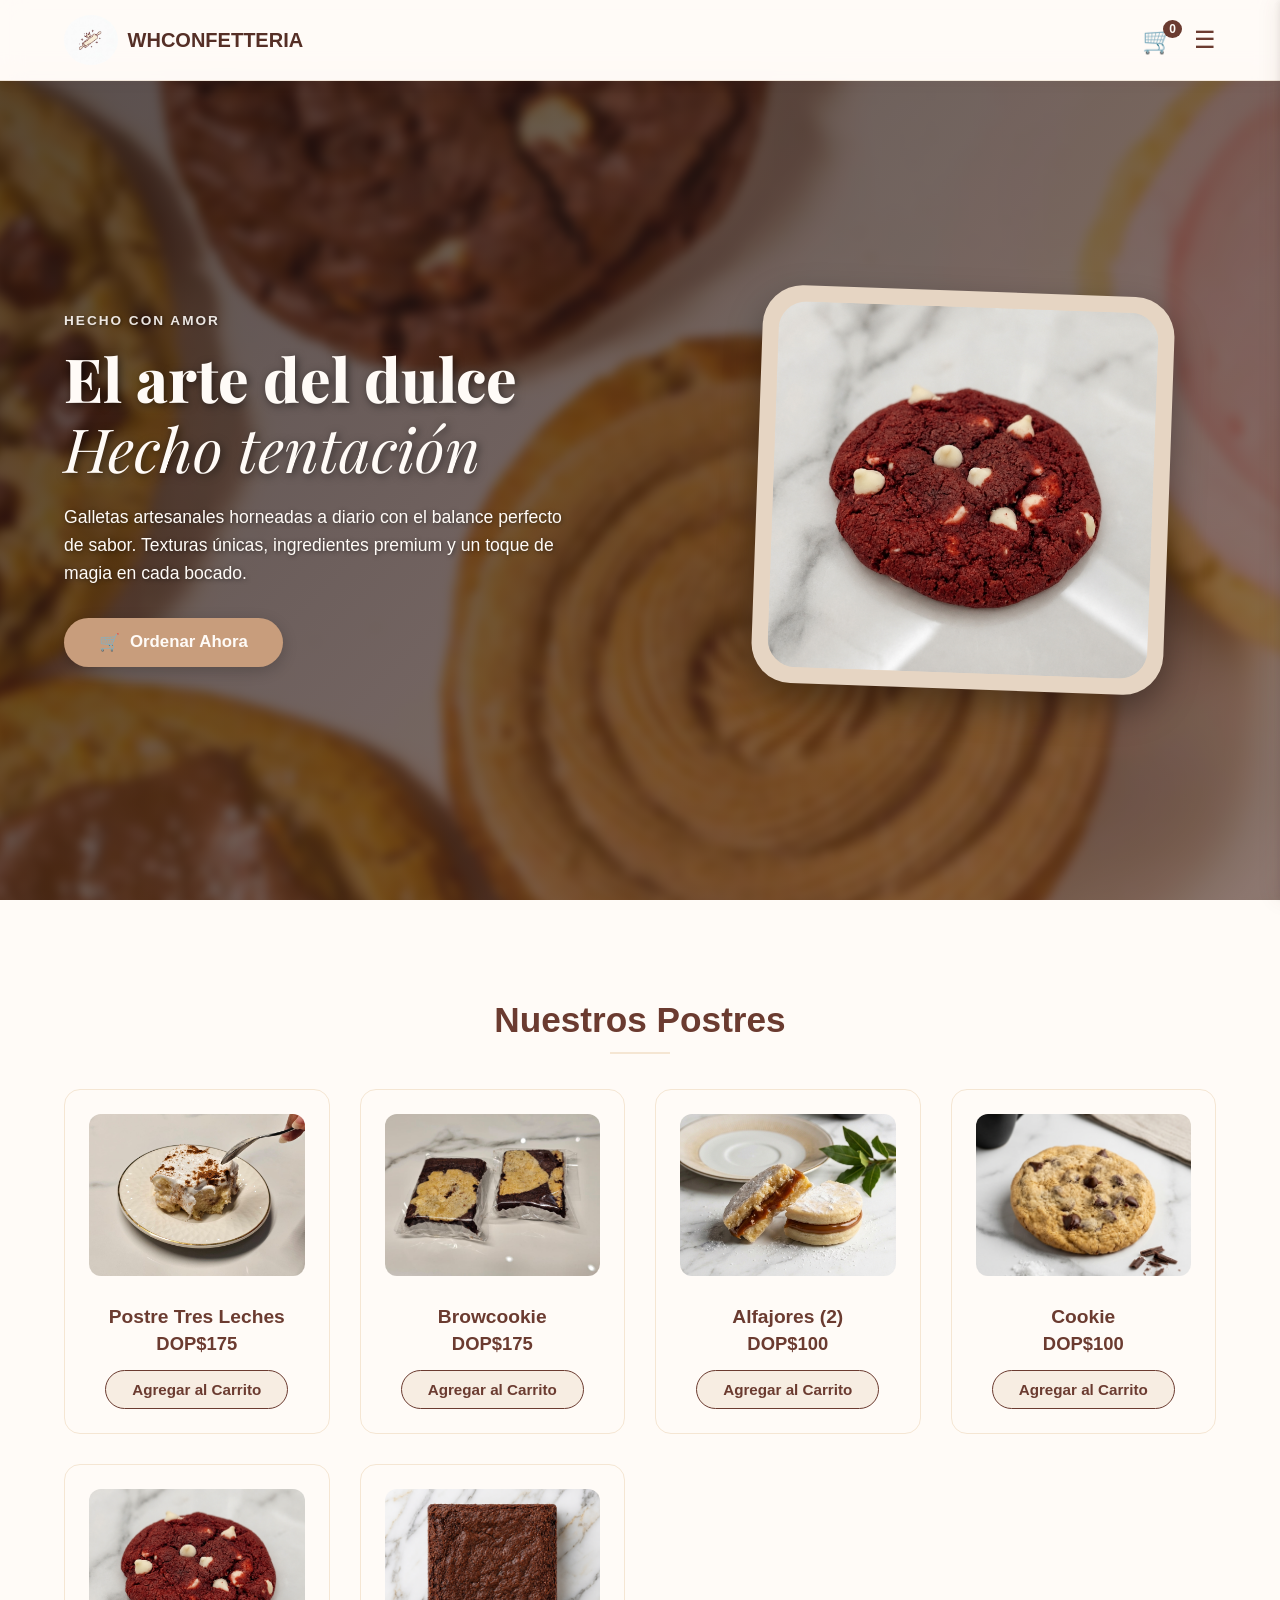
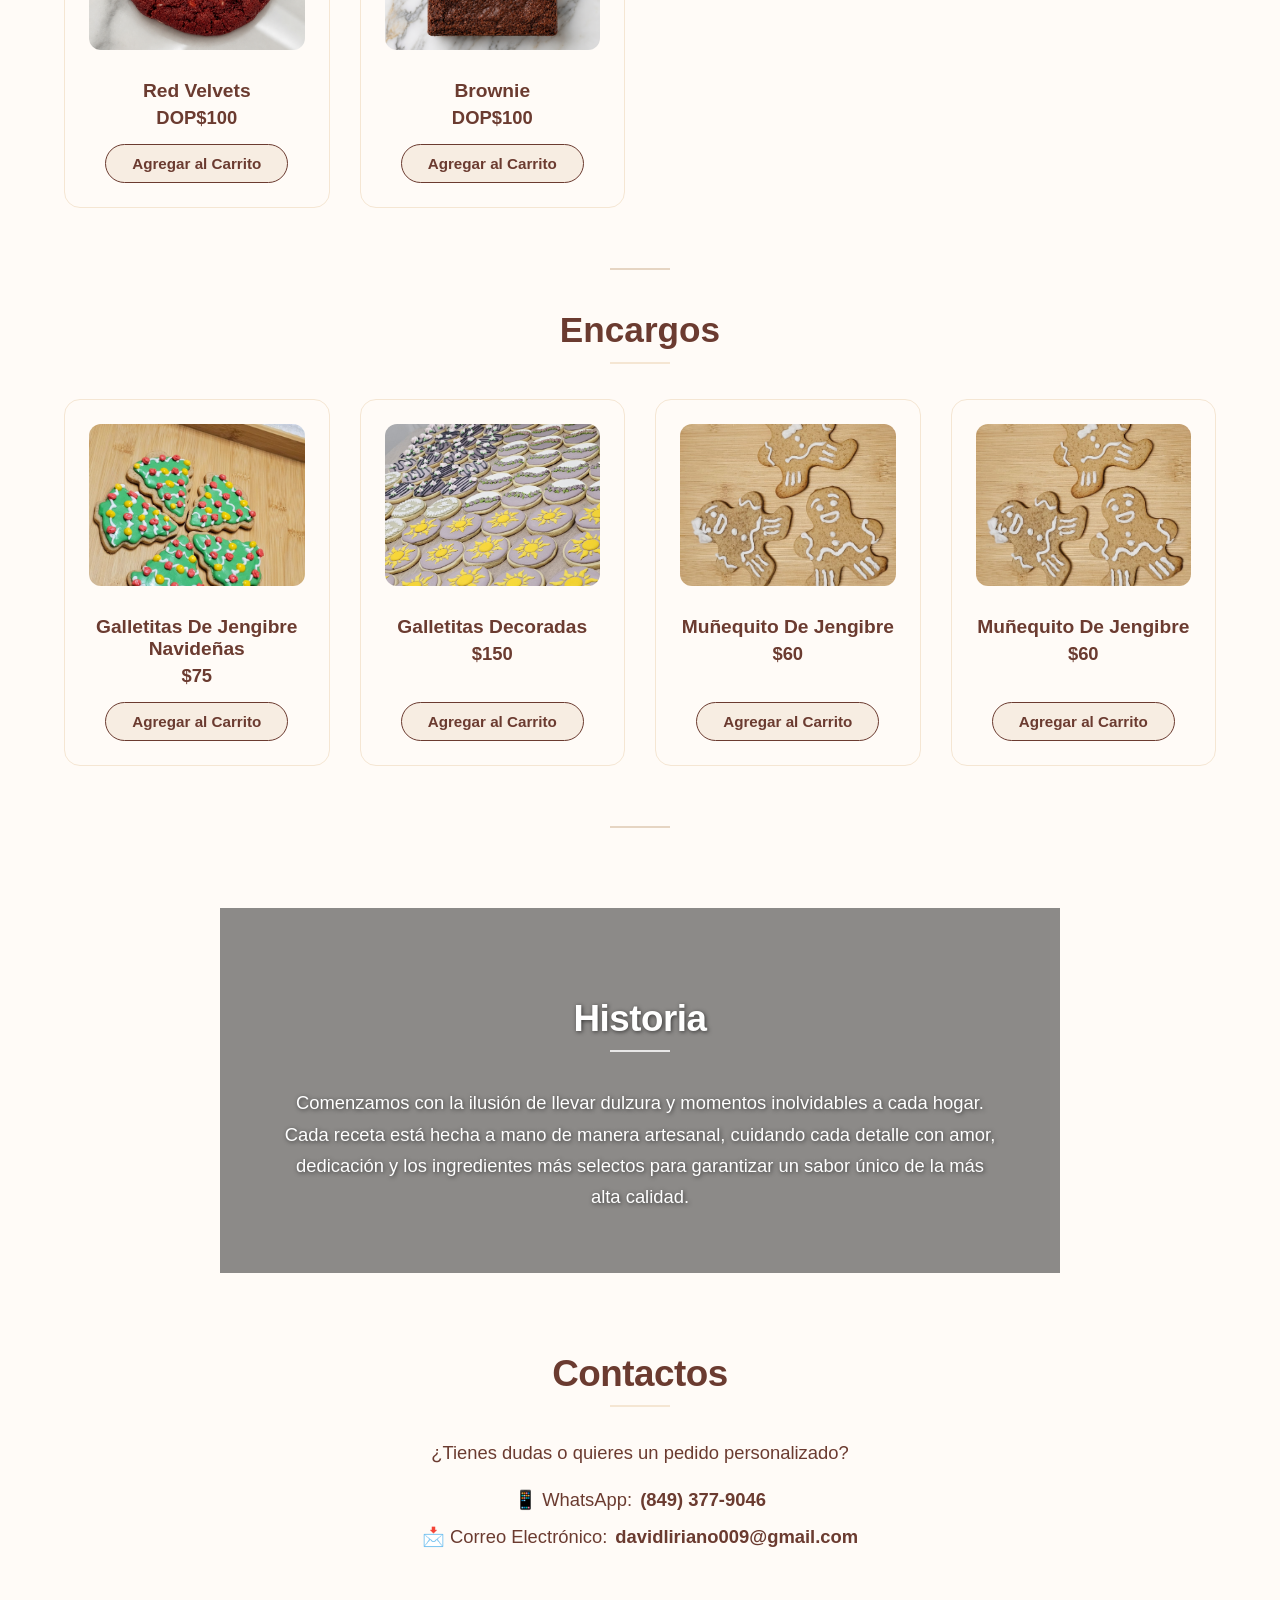
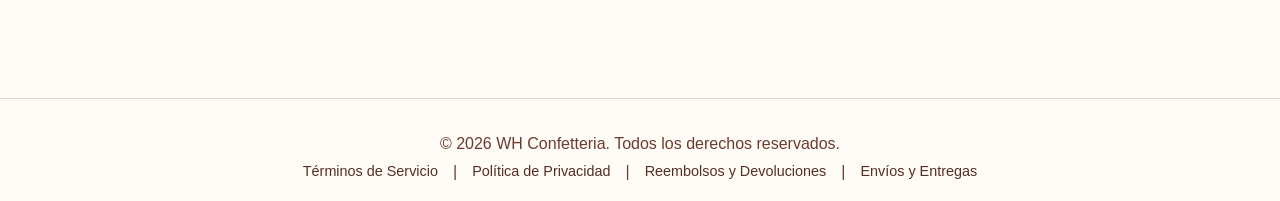
==== commit 513791ec: "Add files via upload" ====
--- a/index.html
+++ b/index.html
@@ -3,24 +3,58 @@
 <head>
     <meta charset="UTF-8">
     <meta name="viewport" content="width=device-width, initial-scale=1.0">
-    <title>Mi Repostería</title>
+    <title>WH Confetteria</title>
+    <!-- Importación de la tipografía Playfair Display para el título Hero -->
+    <link href="https://fonts.googleapis.com/css2?family=Playfair+Display:ital,wght@0,400..900;1,400..900&display=swap" rel="stylesheet">
     <link rel="stylesheet" href="style.css">
 </head>
 <body>
 
+
+<!-- ==========================================================================
+   NUEVA SECCIÓN HERO DE BIENVENIDA (ESTILO EXCLUSIVO WH CONFETTERIA)
+   ========================================================================== -->
+<section class="hero-section">
+    <!-- Capa de fondo con imagen grande y difuminada -->
+    <div class="hero-background-overlay"></div>
+    
+    <div class="hero-container">
+        <!-- LADO IZQUIERDO: TEXTOS Y BOTÓN -->
+        <div class="hero-text-content">
+            <span class="hero-subtitle">HECHO CON AMOR</span>
+            <h1 class="hero-title">El arte del dulce <br><em>Hecho tentación</em></h1>
+            <p class="hero-description">
+                Galletas artesanales horneadas a diario con el balance perfecto de sabor. Texturas únicas, ingredientes premium y un toque de magia en cada bocado.
+            </p>
+            <a href="#postres" class="btn-hero-action">
+                <span class="hero-btn-icon">🛒</span> Ordenar Ahora
+            </a>
+        </div>
+        
+        <!-- LADO DERECHO: TARJETA DEL PRODUCTO ESTRELLA -->
+        <div class="hero-image-content">
+            <div class="hero-product-card">
+                <img src="Red velvets.png" alt="Producto Estrella" class="hero-highlight-img">
+            </div>
+        </div>
+    </div>
+</section>
+
     <!-- NAVBAR PRINCIPAL -->
     <header class="navbar">
-        <!-- LOGO EN NAVBAR PRINCIPAL -->
-         <!-- LOGO EN NAVBAR PRINCIPAL -->
-        <div class="logo-container">
+        <!-- LOGO CON NOMBRE DINÁMICO (MÓVIL / ESCRITORIO) -->
+        <a href="#" class="logo-container" style="text-decoration: none; display: flex; align-items: center; gap: 10px;">
             <img src="hwconfetteria logo.jpg" alt="Logo Repostería" class="logo-img">
-        </div>
+            <!-- Textos alternativos controlados por CSS -->
+            <span class="logo-text logo-desktop">WHCONFETTERIA</span>
+            <span class="logo-text logo-mobile">WH</span>
+        </a>
         
         <div class="right-nav">
-            <div class="cart-icon" onclick="toggleCart()">
+            <div class="cart-icon" onclick="toggleCart(event)">
                 🛒 <span id="cart-count">0</span>
             </div>
-            <div class="menu-toggle" onclick="toggleMenu()">
+            <div class="menu-toggle" onclick="toggleMenu(event)">
                 &#9776;
             </div>
         </div>
@@ -28,20 +62,19 @@
 
     <!-- MENÚ LATERAL DESPLEGABLE -->
     <nav class="sidebar" id="sidebar">
-        <!-- LOGO EN NAVBAR PRINCIPAL -->
-        <div class="close-btn" onclick="toggleMenu()">&times;</div>
+        <div class="close-btn" onclick="toggleMenu(event)">&times;</div>
         <ul class="menu-links">
-            <li><a href="#postres" onclick="toggleMenu()">Postres</a></li>
-            <li><a href="#pasteles" onclick="toggleMenu()">Encargos</a></li>
-            <li><a href="#historia" onclick="toggleMenu()">Historia</a></li>
-            <li><a href="#contacto" onclick="toggleMenu()">Contactos</a></li>
+            <li><a href="#postres" onclick="toggleMenu(event)">Postres</a></li>
+            <li><a href="#pasteles" onclick="toggleMenu(event)">Encargos</a></li>
+            <li><a href="#historia" onclick="toggleMenu(event)">Historia</a></li>
+            <li><a href="#contacto" onclick="toggleMenu(event)">Contactos</a></li>
             <li><a href="https://www.google.com/maps/place/RESIDENCIAL+DON+NUBE+II/@19.465714,-70.6637357,17z/" target="_blank" class="map-link">📍 Ubicación</a></li>
         </ul>
     </nav>
 
-    <!-- CARRITO LATERAL SIMPLE -->
+    <!-- CARRITO LATERAL -->
     <div class="cart-sidebar" id="cartSidebar">
-        <div class="close-btn" onclick="toggleCart()">&times;</div>
+        <div class="close-btn" onclick="toggleCart(event)">&times;</div>
         <h3>Tu Pedido</h3>
         <ul id="cart-items">
             <!-- Productos dinámicos -->
@@ -64,172 +97,133 @@
 
     <!-- CONTENIDO PRINCIPAL -->
     <main class="content">
+        
         <!-- SECCIÓN POSTRES -->
-       <!-- ==========================================
-             SECCIÓN POSTRES (Corregida y Adaptable)
-             ========================================== -->
         <section id="postres" class="product-section">
             <h2>Nuestros Postres</h2>
-            <div class="info-divider"></div> <!-- Tu línea divisoria crema -->
-
-            <!-- ¡Aquí volvimos a meter el contenedor que faltaba! -->
+            <div class="info-divider"></div>
+
+            <!-- Contenedor general de la cuadrícula -->
             <div class="products-grid">
                 
-                <!-- Tarjeta 1 -->
                 <div class="product-card">
                     <img src="tres leches .jpeg" alt="Tres Leches" class="product-img"> 
                     <h3>Postre Tres Leches</h3>
-                    <p class="price">$175</p>
-                    <button class="btn-add" onclick="addToCart('Postre Tres Leches', 175)">Agregar al Carrito</button>
-                </div>
-
-                <!-- Tarjeta 2 -->
+                    <p class="price">DOP$175</p>
+                    <button class="btn-add" onclick="addToCart('Postre Tres Leches', 175, 'tres leches .jpeg')">Agregar al Carrito</button>
+                </div>
+
                 <div class="product-card">
                     <img src="Brownie.jpeg" alt="Browcookie" class="product-img">
                     <h3>Browcookie</h3>
-                    <p class="price">$175</p>
-                    <button class="btn-add" onclick="addToCart('Browcookie', 175)">Agregar al Carrito</button>
-                </div>
-
-                <!-- Tarjeta 3 -->
+                    <p class="price">DOP$175</p>
+                    <button class="btn-add" onclick="addToCart('Browcookie', 175, 'Brownie.jpeg')">Agregar al Carrito</button>
+                </div>
+
                 <div class="product-card">
                     <img src="alfajores.png" alt="Alfajores" class="product-img">
                     <h3>Alfajores (2)</h3>
-                    <p class="price">$100</p>
-                    <button class="btn-add" onclick="addToCart('Alfajores (2)', 100)">Agregar al Carrito</button>
-                </div>
-
-                <!-- Tarjeta 4 -->
+                    <p class="price">DOP$100</p>
+                    <button class="btn-add" onclick="addToCart('Alfajores (2)', 100, 'alfajores.png')">Agregar al Carrito</button>
+                </div>
+
                 <div class="product-card">
                     <img src="cookie .png" alt="Cookie" class="product-img">
                     <h3>Cookie</h3>
-                    <p class="price">$100</p>
-                    <button class="btn-add" onclick="addToCart('Cookie', 100)">Agregar al Carrito</button>
-                </div>
-
-                <!-- Tarjeta 5 -->
+                    <p class="price">DOP$100</p>
+                    <button class="btn-add" onclick="addToCart('Cookie', 100, 'cookie .png')">Agregar al Carrito</button>
+                </div>
+
                 <div class="product-card">
                     <img src="Red velvets.png" alt="Red Velvets" class="product-img">
                     <h3>Red Velvets</h3>
-                    <p class="price">$100</p>
-                    <button class="btn-add" onclick="addToCart('Red Velvets', 100)">Agregar al Carrito</button>
-                </div>
-
-                <!-- Tarjeta 6 -->
+                    <p class="price">DOP$100</p>
+                    <button class="btn-add" onclick="addToCart('Red Velvets', 100, 'Red velvets.png')">Agregar al Carrito</button>
+                </div>
+
                 <div class="product-card">
                     <img src="Brownie.png" alt="Brownie" class="product-img">
                     <h3>Brownie</h3>
-                    <p class="price">$100</p>
-                    <button class="btn-add" onclick="addToCart('Brownie', 100)">Agregar al Carrito</button>
-                </div>
-
-            </div> <!-- Cerramos correctamente la cuadrícula de productos -->
-        </section>
-
-        <!-- SECCIÓN ENCARGOS -->
+                    <p class="price">DOP$100</p>
+                    <button class="btn-add" onclick="addToCart('Brownie', 100, 'Brownie.png')">Agregar al Carrito</button>
+                </div>
+
+            </div> <!-- Cierre correcto de products-grid -->
+        </section>
+
+        <!-- SECCIÓN ENCARGOS (CORREGIDA PARA PASAR LAS IMÁGENES AL CARRITO) -->
         <section id="pasteles" class="product-section">
             <h2>Encargos</h2>
+            <div class="info-divider"></div>
             <div class="products-grid">
                 <div class="product-card">
                     <img src="Encargo 2.jpeg" alt="Galletitas Navideñas" class="product-img">
                     <h3>Galletitas De Jengibre Navideñas</h3>
                     <p class="price">$75</p>
-                    <button class="btn-add" onclick="addToCart('Galletitas De Jengibre Navideñas', 75)">Agregar al Carrito</button>
+                    <button class="btn-add" onclick="addToCart('Galletitas De Jengibre Navideñas', 75, 'Encargo 2.jpeg')">Agregar al Carrito</button>
                 </div>
                 <div class="product-card">
                     <img src="Encargo 4.jpeg" alt="Galletitas Decoradas" class="product-img">
                     <h3>Galletitas Decoradas</h3>
                     <p class="price">$150</p>
-                    <button class="btn-add" onclick="addToCart('Galletitas Decoradas', 150)">Agregar al Carrito</button>
+                    <button class="btn-add" onclick="addToCart('Galletitas Decoradas', 150, 'Encargo 4.jpeg')">Agregar al Carrito</button>
                 </div>
                 <div class="product-card">
                     <img src="Galletitas de jengibre.jpeg" alt="Muñequito" class="product-img">
                     <h3>Muñequito De Jengibre</h3>
                     <p class="price">$60</p>
-                    <button class="btn-add" onclick="addToCart('Muñequito De Jengibre', 60)">Agregar al Carrito</button>
-                </div>
-            </div>
-        </section>
-
-        <!-- ==========================================
-             SECCIÓN HISTORIA (Idéntica a la captura)
-             ========================================== -->
-        <section id="historia" class="info-section">
-            <h2>Historia</h2>
+                    <button class="btn-add" onclick="addToCart('Muñequito De Jengibre', 60, 'Galletitas de jengibre.jpeg')">Agregar al Carrito</button>
+                </div>
+                 <div class="product-card">
+                    <img src="Galletitas de jengibre.jpeg" alt="Muñequito" class="product-img">
+                    <h3>Muñequito De Jengibre</h3>
+                    <p class="price">$60</p>
+                    <button class="btn-add" onclick="addToCart('Muñequito De Jengibre', 60, 'Galletitas de jengibre.jpeg')">Agregar al Carrito</button>
+                </div>
+            </div>
+        </section>
+
+        <!-- SECCIÓN HISTORIA (CON FONDO BORROSO) -->
+        <section id="historia" class="info-section historia-con-fondo">
+            <div class="historia-contenido">
+                <h2>Historia</h2>
+                <div class="info-divider"></div>
+                <p class="info-text">
+                    Comenzamos con la ilusión de llevar dulzura y momentos inolvidables a cada hogar. Cada receta está hecha a mano de manera artesanal, cuidando cada detalle con amor, dedicación y los ingredientes más selectos para garantizar un sabor único de la más alta calidad.
+                </p>
+            </div>
+        </section>
+
+        <!-- SECCIÓN CONTACTOS -->
+        <section id="contacto" class="info-section">
+            <h2>Contactos</h2>
             <div class="info-divider"></div>
-            <p class="info-text">
-                Comenzamos con la ilusión de llevar dulzura y momentos inolvidables a cada hogar. Cada receta está hecha a mano de manera artesanal, cuidando cada detalle con amor, dedicación y los ingredientes más selectos para garantizar un sabor único de la más alta calidad.
-            </p>
-        </section>
-
-        <!-- ==========================================
- <!-- SECCIÓN CONTACTOS -->
-<section id="contacto" class="info-section">
-    <h2>Contactos</h2>
-    <div class="info-divider"></div>
-    <p class="contact-subtitle">¿Tienes dudas o quieres un pedido personalizado?</p>
-    
-    <div class="contact-details">
-        <p class="contact-item">
-            <span>📱 WhatsApp:</span> 
-            <strong>(849) 377-9046</strong>
-        </p>
-        <p class="contact-item">
-            <span>📩 Correo Electrónico:</span> 
-            <strong>davidliriano009@gmail.com</strong>
-        </p>
-    </div>
-</section>
+            <p class="contact-subtitle">¿Tienes dudas o quieres un pedido personalizado?</p>
+            
+            <div class="contact-details">
+                <p class="contact-item">
+                    <span>📱 WhatsApp:</span> 
+                    <strong>(849) 377-9046</strong>
+                </p>
+                <p class="contact-item">
+                    <span>📩 Correo Electrónico:</span> 
+                    <strong>davidliriano009@gmail.com</strong>
+                </p>
+            </div>
+        </section>
+
     </main>
 
-    <script>
-        let cart = [];
-        
-        function toggleMenu() { document.getElementById('sidebar').classList.toggle('active'); }
-        function toggleCart() { document.getElementById('cartSidebar').classList.toggle('active'); }
-
-        function addToCart(name, price) {
-            cart.push({name, price});
-            updateCartUI();
-        }
-
-        function updateCartUI() {
-            document.getElementById('cart-count').innerText = cart.length;
-            const cartItemsContainer = document.getElementById('cart-items');
-            cartItemsContainer.innerHTML = '';
-            let total = 0;
-            cart.forEach((item, index) => {
-                total += item.price;
-                let li = document.createElement('li');
-                li.innerHTML = `${item.name} - $${item.price} <span class="remove-item" onclick="removeItem(${index})">&times;</span>`;
-                cartItemsContainer.appendChild(li);
-            });
-            document.getElementById('cart-total-val').innerText = total;
-        }
-
-        function removeItem(index) {
-            cart.splice(index, 1);
-            updateCartUI();
-        }
-
-        function showAlert(text) {
-            document.getElementById('modal-alert-text').innerText = text;
-            document.getElementById('custom-alert').classList.add('show');
-        }
-        function closeAlert() { document.getElementById('custom-alert').classList.remove('show'); }
-
-        function goToCheckout() {
-            if(cart.length === 0) {
-                showAlert("El carrito está vacío.");
-                return;
-            }
-            if(cart.length <= 3) {
-                showAlert("Debes agregar más de 3 artículos al carrito para proceder.");
-                return;
-            }
-            localStorage.setItem('wh_cart', JSON.stringify(cart));
-            window.location.href = 'checkout.html';
-        }
-    </script>
+    <script src="script.js"></script>
 </body>
+<!-- PIE DE PÁGINA CON ENLACES LEGALES -->
+<footer style="text-align: center; padding: 20px; background-color: #FFFBF7; border-top: 1px solid #E6D5C3; margin-top: 50px;">
+    <p style="color: #6B3B30; margin-bottom: 10px;">&copy; 2026 WH Confetteria. Todos los derechos reservados.</p>
+    <div style="display: flex; justify-content: center; gap: 15px; flex-wrap: wrap;">
+        <a href="terminos.html" style="color: #552F26; text-decoration: none; font-size: 0.9rem;">Términos de Servicio</a> |
+        <a href="privacidad.html" style="color: #552F26; text-decoration: none; font-size: 0.9rem;">Política de Privacidad</a> |
+        <a href="reembolsos.html" style="color: #552F26; text-decoration: none; font-size: 0.9rem;">Reembolsos y Devoluciones</a> |
+        <a href="envios.html" style="color: #552F26; text-decoration: none; font-size: 0.9rem;">Envíos y Entregas</a>
+    </div>
+</footer>
 </html>
--- a/style.css
+++ b/style.css
@@ -10,25 +10,56 @@
     overflow-x: hidden; /* Evita el desbordamiento horizontal en celulares */
 }
 
-/* NAVBAR PRINCIPAL */
+/* NAVBAR PRINCIPAL COMPLETAMENTE FIJA CON TRANSPARENCIA */
 .navbar {
-    background-color: #FFFBF7;
+    position: fixed;              /* Se queda fija al hacer scroll */
+    top: 0;
+    left: 0;
+    width: 100%;                  /* Ocupa todo el ancho */
+    z-index: 1000;                /* Se mantiene siempre por encima de todo el contenido */
+    box-sizing: border-box;
     display: flex;
     justify-content: space-between;
     align-items: center;
     padding: 15px 5%;
-    position: sticky;
-    top: 0;
-    z-index: 1000;
-    border-bottom: 1.5px solid #F5E6D3; /* Línea crema delicada debajo del navbar */
-}
-
+    
+    /* Fondo con Transparencia Inteligente (Afecta SOLO a la caja contenedora) */
+    background-color: rgba(255, 251, 247, 0.82); /* Fondo crema con 82% de opacidad */
+    
+    /* Efecto Difuminado Glassmorphism al pasar el contenido por detrás */
+    backdrop-filter: blur(12px);                  
+    -webkit-backdrop-filter: blur(12px);          /* Compatibilidad garantizada para iPhone y Safari */
+    
+    /* Bordes y sombras sutiles de separación */
+    border-bottom: 1.5px solid rgba(245, 230, 211, 0.5); 
+    box-shadow: 0 2px 15px rgba(107, 59, 48, 0.04);
+    
+    transition: background-color 0.3s ease;
+}
+
+/* ASEGURAMOS QUE LOS ELEMENTOS DEL NAVBAR SE MANTENGAN 100% SÓLIDOS Y NÍTIDOS */
+.navbar .logo-container,
+.navbar .logo-img,
+.navbar .logo-text,
+.navbar .right-nav,
+.navbar .cart-icon,
+.navbar .menu-toggle,
+.navbar #cart-count {
+    opacity: 1 !important;    /* Evita que hereden la transparencia del fondo */
+    filter: none !important;
+}
 
 .logo-img {
-    height: 50px; /* Súbelo de 40px a 55px o el tamaño que más te guste */
+    height: 50px; 
     object-fit: contain;
-}
-
+    border-radius: 100%;
+}
+
+.logo-text{
+    color: #552F26;
+    font-size: 20px;
+    font-weight: 600;
+}
 
 .right-nav {
     display: flex;
@@ -62,10 +93,166 @@
 }
 
 /* ==========================================================================
+   NUEVA SECCIÓN HERO DE BIENVENIDA (ESTILO EXCLUSIVO WH CONFETTERIA)
+   ========================================================================== */
+.hero-section {
+    position: relative;
+    width: 100%;
+    /* Ocupa el alto de la pantalla restando el menú superior */
+    min-height: calc(100vh - 80px); 
+    margin-top: 80px; 
+    display: flex;
+    align-items: center;
+    justify-content: center;
+    overflow: hidden;
+    padding: 40px 5%;
+    box-sizing: border-box;
+}
+
+/* Capa de fondo difuminada */
+.hero-background-overlay {
+    position: absolute;
+    top: 0;
+    left: 0;
+    width: 100%;
+    height: 100%;
+    background-image: url(FOndo\ de\ Postres.webp); /* Se utiliza una imagen de fondo integrada */
+    background-size: cover;
+    background-position: center;
+    background-repeat: no-repeat;
+    filter: blur(5px) brightness(0.65); /* Un poco de oscuridad para que contraste el texto */
+    transform: scale(1.05);
+    z-index: -2;
+}
+
+/* Capa de color cálido translúcido */
+.hero-section::after {
+    content: "";
+    position: absolute;
+    top: 0;
+    left: 0;
+    width: 100%;
+    height: 100%;
+    background: linear-gradient(135deg, rgba(38, 20, 17, 0.6) 0%, rgba(107, 59, 48, 0.4) 100%);
+    z-index: -1;
+}
+
+/* Contenedor principal de dos columnas (Escritorio) */
+.hero-container {
+    max-width: 1200px;
+    width: 100%;
+    display: grid;
+    grid-template-columns: 1.2fr 1fr;
+    gap: 40px;
+    align-items: center;
+    position: relative;
+    z-index: 10;
+}
+
+/* LADO IZQUIERDO: TEXTOS */
+.hero-text-content {
+    display: flex;
+    flex-direction: column;
+    align-items: flex-start;
+    text-align: left;
+}
+
+.hero-subtitle {
+    color: rgba(255, 251, 247, 0.9);
+    font-size: 0.85rem;
+    font-weight: 700;
+    letter-spacing: 2px;
+    margin-bottom: 15px;
+    text-shadow: 1px 1px 3px rgba(0, 0, 0, 0.4);
+}
+
+/* Título con fuente Playfair Display importada en el HTML */
+.hero-title {
+    color: #FFFBF7;
+    font-family: 'Playfair Display', Georgia, serif;
+    font-size: 3.8rem; /* Tamaño idóneo para computadoras */
+    font-weight: 800;
+    line-height: 1.15;
+    margin: 0 0 20px 0;
+    text-shadow: 2px 2px 8px rgba(0, 0, 0, 0.5);
+}
+
+.hero-title em {
+    font-family: 'Playfair Display', Georgia, serif;
+    font-style: italic;
+    font-weight: 400;
+}
+
+.hero-description {
+    color: #FFFBF7;
+    font-size: 1.1rem;
+    line-height: 1.6;
+    margin: 0 0 30px 0;
+    max-width: 500px;
+    text-shadow: 1px 1px 4px rgba(0, 0, 0, 0.5);
+}
+
+/* Botón de acción principal */
+.btn-hero-action {
+    display: inline-flex;
+    align-items: center;
+    gap: 10px;
+    background-color: #C89D7C; /* Marrón claro / beige tostado */
+    color: #FFFBF7;
+    padding: 14px 35px;
+    border-radius: 50px;
+    font-size: 1.05rem;
+    font-weight: 700;
+    text-decoration: none;
+    box-shadow: 0 4px 15px rgba(0, 0, 0, 0.2);
+    transition: background-color 0.2s, transform 0.1s;
+}
+
+.btn-hero-action:hover {
+    background-color: #B58A69;
+}
+
+.btn-hero-action:active {
+    transform: scale(0.97);
+}
+
+/* LADO DERECHO: TARJETA DEL PRODUCTO ESTRELLA (MARCO BEIGE CÁLIDO) */
+.hero-image-content {
+    display: flex;
+    justify-content: center;
+    align-items: center;
+    width: 100%;
+}
+
+.hero-product-card {
+    background-color: #E6D5C3; /* El hermoso marco beige cálido que combina */
+    padding: 16px;            /* Grosor del marco */
+    border-radius: 40px;      /* Esquinas muy redondeadas y estéticas */
+    box-shadow: 0 15px 35px rgba(0, 0, 0, 0.35);
+    max-width: 380px;         
+    width: 100%;
+    transform: rotate(2deg);  /* El toque de inclinación característico */
+    transition: transform 0.3s ease;
+}
+
+.hero-product-card:hover {
+    transform: rotate(0deg) scale(1.03);
+}
+
+.hero-highlight-img {
+    width: 100%;
+    height: auto;
+    border-radius: 28px;      /* Redondeado interno que acompaña el marco */
+    object-fit: cover;
+    display: block;
+}
+
+/* ==========================================================================
    2. CONTENIDO Y DISEÑO DE SECCIONES (PRODUCTOS)
    ========================================================================== */
 .content {
-    padding: 60px 5% 20px 5%; /* Espacio superior para separar del navbar y márgenes laterales */
+    /* No requiere padding exagerado arriba porque el Hero empuja el contenido */
+    padding: 60px 5% 20px 5%; 
     max-width: 1200px;
     margin: 0 auto;
 }
@@ -93,7 +280,6 @@
 /* CUADRÍCULA INTELIGENTE (Se adapta sola al tamaño de pantalla) */
 .products-grid {
     display: grid;
-    /* En pantallas grandes pone 3 o 4 columnas, en pantallas medianas 2 o 3, y en celular 1 */
     grid-template-columns: repeat(auto-fit, minmax(260px, 1fr));
     gap: 30px; 
     justify-content: center;
@@ -150,7 +336,7 @@
     border-radius: 20px;
     cursor: pointer;
     width: 85%;
-    margin-top: auto; /* Empuja el botón al fondo si los títulos tienen distintos largos */
+    margin-top: auto; 
     transition: background-color 0.2s ease, color 0.2s ease;
 }
 
@@ -171,7 +357,7 @@
     background-color: #FFFBF7;
     box-shadow: -2px 0 5px rgba(0,0,0,0.05);
     transition: right 0.3s ease;
-    z-index: 1001;
+    z-index: 1051; 
     padding: 20px;
     box-sizing: border-box;
 }
@@ -224,30 +410,143 @@
     right: 0;
 }
 
+/* NUEVO DISEÑO ESPACIADO PARA EL CARRITO LATERAL */
 #cart-items {
+    display: flex;
+    flex-direction: column;
+    gap: 20px; /* Más espacio entre una tarjeta y otra */
+    padding: 15px 0;
     list-style: none;
-    padding: 0;
     margin: 0;
     flex-grow: 1;
     overflow-y: auto;
 }
 
-#cart-items li {
+/* Fila/tarjeta de cada producto */
+.cart-item-row {
+    display: flex;
+    background-color: #FFFBF7;
+    border: 1px solid #F5E6D3;
+    border-radius: 16px; /* Bordes un poco más redondeados y suaves */
+    padding: 16px; /* Mayor espacio interno para que respire */
+    box-shadow: 0 2px 8px rgba(107, 59, 48, 0.04);
+}
+
+/* Estructura del contenido interno */
+.cart-item-left {
+    display: flex;
+    align-items: center;
+    gap: 16px; /* Más separación entre la imagen y los textos */
+    width: 100%;
+}
+
+/* Imagen circular del postre */
+.cart-item-img {
+    width: 60px; 
+    height: 60px;
+    border-radius: 50%;
+    object-fit: cover;
+    border: 1px solid #F5E6D3;
+    flex-shrink: 0; /* Evita que la imagen se achique si el texto es muy largo */
+}
+
+/* Caja de información (Nombre, precio y controles) */
+.cart-item-info {
+    display: flex;
+    flex-direction: column;
+    gap: 12px; /* Espacio cómodo entre el nombre y los controles */
+    flex-grow: 1;
+}
+
+/* Fila superior: Nombre del postre y Zafacón */
+.cart-item-header {
     display: flex;
     justify-content: space-between;
-    align-items: center;
-    padding: 12px 0;
-    border-bottom: 1px solid #FAF5EF;
+    align-items: flex-start;
+    gap: 8px;
+}
+
+.cart-item-name {
+    font-size: 1rem;
+    font-weight: 700;
+    color: #6B3B30;
+    line-height: 1.2;
+}
+
+/* Icono del Zafacón posicionado arriba */
+.cart-item-delete {
+    font-size: 1.1rem;
+    cursor: pointer;
+    opacity: 0.6;
+    transition: transform 0.2s, opacity 0.2s;
+    user-select: none;
+    padding: 2px;
+}
+
+.cart-item-delete:hover {
+    opacity: 1;
+    transform: scale(1.15);
+}
+
+/* Fila inferior: Precio y Controles de cantidad alineados */
+.cart-item-details-row {
+    display: flex;
+    justify-content: space-between;
+    align-items: center;
+    width: 100%;
+}
+
+.cart-item-price {
     font-size: 1.05rem;
-    color: #6B3B30;
-    font-weight: 500;
-}
-
-.remove-item {
-    color: #d9534f;
-    cursor: pointer;
+    color: #a06b5e;
+    font-weight: 700;
+}
+
+/* Contenedor de botones + y - */
+.quantity-controls {
+    display: flex;
+    align-items: center;
+    background-color: #F7EDE2;
+    border-radius: 20px;
+    padding: 4px 10px; /* Cómodo para pulsar con los dedos */
+    gap: 12px;
+    border: 1px solid #E6D5C3;
+}
+
+.qty-btn {
+    background: none;
+    border: none;
+    color: #6B3B30;
+    font-size: 1.1rem;
     font-weight: bold;
-    margin-left: 8px;
+    cursor: pointer;
+    width: 22px;
+    height: 22px;
+    display: flex;
+    align-items: center;
+    justify-content: center;
+    transition: transform 0.1s ease;
+}
+
+.qty-btn:active {
+    transform: scale(0.8);
+}
+
+.qty-value {
+    font-size: 0.95rem;
+    font-weight: 700;
+    color: #6B3B30;
+    min-width: 16px;
+    text-align: center;
+}
+
+/* Indicador de cantidad (x2, x3...) al lado del nombre del postre */
+.cart-item-qty-badge {
+    color: #a06b5e; 
+    font-weight: 800;
+    margin-left: 6px;
+    font-size: 0.95rem;
+    display: inline-block;
 }
 
 .cart-total {
@@ -273,7 +572,7 @@
     background-color: #552F26;
 }
 
-/* MODAL DE ALERTA */
+/* MODAL DE ALERTA ORIGINAL */
 .modal-alert {
     position: fixed;
     top: 0;
@@ -389,68 +688,205 @@
 }
 
 /* ==========================================================================
-   5. MEDIA QUERIES (ADAPTACIÓN AUTOMÁTICA SEGÚN PANTALLAS)
+   DISEÑO IDÉNTICO PARA LA VENTANA DE ADVERTENCIA (MODAL NUEVO)
    ========================================================================== */
 
-/* Ajustes para Tablets y Pantallas Medianas (Hasta 768px) */
-@media (max-width: 768px) {
-    .content {
-        padding: 50px 4% 20px 4%;
-    }
-    .product-section h2, .info-section h2 {
-        font-size: 1.9rem;
-    }
-    .info-text, .contact-subtitle, .contact-item {
-        font-size: 1.05rem;
-    }
-    .info-section {
-        margin: 50px auto;
-    }
-}
-
-/* Ajustes Críticos para Celulares Pequeños (Hasta 480px) */
-@media (max-width: 480px) {
-    .cart-sidebar {
-        width: 100%; /* El carrito ocupa toda la pantalla en teléfonos para que sea cómodo */
-        right: -100%;
-    }
-    .products-grid {
-        grid-template-columns: 1fr; /* Una sola tarjeta por fila en celulares */
-        gap: 25px;
-    }
-    .product-card {
-        padding: 16px; /* Menos margen interno para ganar espacio de pantalla */
-    }
-    .contact-details {
-        gap: 20px;
-    }
-    .contact-item {
-        flex-direction: column; /* Apila el título y el valor (como el mail) verticalmente */
-        gap: 5px;
-    }
+/* Fondo oscuro translúcido detrás del modal */
+.custom-modal-overlay {
+    position: fixed;
+    top: 0;
+    left: 0;
+    width: 100%;
+    height: 100%;
+    background-color: rgba(0, 0, 0, 0.4); 
+    display: none;
+    align-items: center;
+    justify-content: center;
+    z-index: 99999; 
+    opacity: 0;
+    transition: opacity 0.2s ease;
+}
+
+.custom-modal-overlay.active {
+    opacity: 1;
+}
+
+/* La tarjeta blanca/crema del mensaje */
+.custom-modal-card {
+    background-color: #FFFBF7; 
+    border: 2px solid #E6D5C3; 
+    border-radius: 24px; 
+    padding: 30px 24px;
+    width: 90%;
+    max-width: 420px;
+    text-align: center;
+    box-shadow: 0 10px 30px rgba(107, 59, 48, 0.15);
+    transform: scale(0.9);
+    transition: transform 0.2s ease;
+}
+
+.custom-modal-overlay.active .custom-modal-card {
+    transform: scale(1);
+}
+
+/* El icono de peligro amarillo arriba */
+.custom-modal-warning-icon {
+    font-size: 2rem;
+    display: block;
+    margin-bottom: 15px;
+}
+
+/* El texto de la advertencia */
+.custom-modal-message {
+    font-size: 1.15rem;
+    color: #6B3B30; 
+    font-weight: 500;
+    line-height: 1.5;
+    margin: 0 0 20px 0;
+    padding: 0 10px;
+}
+
+/* El botón marrón "Entendido" */
+.custom-modal-btn {
+    background-color: #6B3B30; 
+    color: #FFFFFF;
+    border: none;
+    border-radius: 50px; 
+    padding: 12px 35px;
+    font-size: 1rem;
+    font-weight: bold;
+    cursor: pointer;
+    transition: background-color 0.2s, transform 0.1s;
+    outline: none;
+}
+
+.custom-modal-btn:hover {
+    background-color: #552F26; 
+}
+
+.custom-modal-btn:active {
+    transform: scale(0.96);
 }
 
 /* ==========================================================================
-   2. ESTILOS DE LA PÁGINA DE PAGO (CHECKOUT.HTML) - 100% RESPONSIVO
+   CAMBIO DE NOMBRE DEL LOGO (MÓVIL / ESCRITORIO)
+   ========================================================================== */
+.logo-desktop {
+    display: inline-block;
+}
+
+.logo-mobile {
+    display: none; /* Por defecto ocultamos la versión corta en PC */
+}
+
+/* ==========================================================================
+   SECCIÓN HISTORIA CON FONDO DE IMAGEN BORROSA
+   ========================================================================== */
+.historia-con-fondo {
+    position: relative;
+    overflow: hidden;
+    padding: 60px 20px;
+    z-index: 1;
+    background: none; 
+}
+
+/* Capa de fondo con la imagen, efecto suave y animación de alejamiento */
+.historia-con-fondo::before {
+    content: "";
+    position: absolute;
+    top: 0;
+    left: 0;
+    right: 0;
+    bottom: 0;
+    background-image: url(dueños.jpeg); 
+    background-size: cover;
+    background-position: center;
+    background-repeat: no-repeat;
+    filter: blur(2px); 
+    animation: zoomEfectoLento 20s ease-in-out infinite alternate;
+    z-index: -2;
+}
+
+/* Capa oscura semi-transparente */
+.historia-con-fondo::after {
+    content: "";
+    position: absolute;
+    top: 0;
+    left: 0;
+    right: 0;
+    bottom: 0;
+    background-color: rgba(0, 0, 0, 0.45); 
+    z-index: -1;
+}
+
+/* Asegura que el contenido esté por encima y cambia el texto a blanco */
+.historia-contenido {
+    position: relative;
+    z-index: 2;
+    max-width: 800px;
+    margin: 0 auto;
+    text-align: center;
+}
+
+/* CAMBIO EXCLUSIVO DE COLOR DE TEXTO A BLANCO EN HISTORIA */
+.historia-contenido h2,
+.historia-contenido .info-text {
+    color: #FFFFFF !important; 
+    text-shadow: 1px 1px 4px rgba(0, 0, 0, 0.6); 
+}
+
+/* Ajuste del divisor en la sección de historia para que también sea blanco */
+.historia-contenido .info-divider {
+    background-color: #FFFFFF !important;
+    opacity: 0.8;
+}
+
+/* Definición de la animación de alejamiento lento */
+@keyframes zoomEfectoLento {
+    0% {
+        transform: scale(1.15);
+    }
+    100% {
+        transform: scale(1.02);
+    }
+}
+
+/* ==========================================================================
+   6. ESTILOS DE LA PÁGINA DE PAGO (CHECKOUT.HTML) - 100% RESPONSIVO
    ========================================================================== */
 .checkout-body {
-    background-color: #FFFBF7;
-    font-family: -apple-system, BlinkMacSystemFont, "Segoe UI", Roboto, Helvetica, Arial, sans-serif;
-    color: #6B3B30;
-    margin: 0;
-    padding: 0;
-}
-
-/* NAVBAR EXCLUSIVO DE PAGO */
+    padding-top: 100px; 
+}
+
+/* NAVBAR DE PAGO */
 .checkout-navbar {
-    background-color: #FFFBF7;
-    border-bottom: 1.5px solid #F5E6D3;
+    position: fixed;        
+    top: 0;                 
+    left: 0;
+    width: 100%;            
+    z-index: 1000;          
+    
+    background-color: rgba(255, 251, 247, 0.82); 
+    backdrop-filter: blur(12px);                  
+    -webkit-backdrop-filter: blur(12px);          
+    
+    border-bottom: 1px solid rgba(107, 59, 48, 0.15); 
+    box-shadow: 0 4px 20px rgba(0, 0, 0, 0.04);
+    
+    padding: 12px 24px;
+    box-sizing: border-box;
     display: flex;
     justify-content: space-between;
     align-items: center;
-    padding: 15px 5%;
-    min-height: 65px;
-    box-sizing: border-box;
+    transition: all 0.3s ease;
+}
+
+.checkout-navbar .logo-container,
+.checkout-navbar .checkout-logo,
+.checkout-navbar .logo-text,
+.checkout-navbar .secure-icon {
+    opacity: 1 !important;
+    filter: none !important;
 }
 
 .checkout-logo {
@@ -493,13 +929,13 @@
     margin: 0;
 }
 
-/* CONTENEDOR PRINCIPAL (2 columnas en computadoras, 1 en celulares) */
+/* CONTENEDOR PRINCIPAL */
 .checkout-container {
     max-width: 1100px;
     margin: 15px auto 60px auto;
     padding: 0 20px;
     display: grid;
-    grid-template-columns: 1.6fr 1fr; /* Columna de datos más ancha que la del resumen */
+    grid-template-columns: 1.6fr 1fr; 
     gap: 30px;
     box-sizing: border-box;
 }
@@ -517,7 +953,6 @@
     border: 1.5px solid #F5E6D3;
     border-radius: 16px;
     padding: 30px;
-    box-shadow: none; /* Diseño limpio y plano idéntico a tu catálogo */
 }
 
 .checkout-section-card h3 {
@@ -697,12 +1132,10 @@
     background-color: #F7EDE2;
 }
 
-/* ==========================================================================
-   RESUMEN DE COMPRA (BARRA LATERAL)
-   ========================================================================== */
+/* RESUMEN DE COMPRA */
 .checkout-sidebar {
     position: sticky;
-    top: 100px; /* Se queda fijo al hacer scroll en computadoras */
+    top: 110px; 
     height: fit-content;
 }
 
@@ -746,7 +1179,6 @@
     line-height: 1.4;
 }
 
-/* TOTAL */
 .summary-total-row {
     display: flex;
     justify-content: space-between;
@@ -765,65 +1197,338 @@
     font-size: 1.5rem;
 }
 
-/* BOTONES DE LA ORDEN */
-.btn-place-order {
+/* SECCIÓN DE POLÍTICAS EN EL CHECKOUT */
+.checkout-legal-container {
+    margin-top: 20px;
+    display: flex;
+    flex-direction: column;
+    gap: 16px;
+}
+
+.policy-box {
+    background-color: #6B3B30; 
+    border-radius: 20px;       
+    padding: 24px;
+    border: none;              
+    box-shadow: 0 4px 15px rgba(107, 59, 48, 0.1);
+}
+
+.policy-title {
+    display: flex;
+    align-items: center;
+    gap: 10px;
+    margin-bottom: 15px;
+}
+
+.policy-title .info-icon {
+    font-size: 1.25rem;
+    color: #FFFBF7; 
+}
+
+.policy-title h4 {
+    margin: 0;
+    font-size: 1.15rem;
+    font-weight: 800;
+    color: #FFFBF7; 
+}
+
+.policy-list {
+    margin: 0;
+    padding-left: 20px;
+    display: flex;
+    flex-direction: column;
+    gap: 12px;
+}
+
+.policy-list li {
+    font-size: 0.95rem;
+    line-height: 1.5;
+    color: #FFFBF7; 
+}
+
+.policy-list li strong {
+    color: #FFFBF7;
+    font-weight: 700;
+}
+
+.policy-list li a {
+    color: #FFFBF7;
+    text-decoration: underline;
+}
+
+/* Checkbox Personalizado Redondo */
+.terms-checkbox-container {
+    display: flex;
+    align-items: center;
+    gap: 12px;
+    margin-top: 15px;
+    padding: 0 5px;
+}
+
+.custom-checkbox {
+    appearance: none;
+    -webkit-appearance: none;
+    width: 22px;
+    height: 22px;
+    border: 2px solid #6B3B30; 
+    border-radius: 50%;        
+    outline: none;
+    cursor: pointer;
+    background-color: transparent;
+    display: flex;
+    align-items: center;
+    justify-content: center;
+    flex-shrink: 0;
+    transition: all 0.2s ease;
+}
+
+.custom-checkbox:checked {
     background-color: #6B3B30;
+    border-color: #6B3B30;
+}
+
+.custom-checkbox:checked::before {
+    content: "✓";
+    color: #FFFBF7;
+    font-size: 12px;
+    font-weight: bold;
+}
+
+.checkbox-label {
+    font-size: 0.95rem;
+    color: #6B3B30;
+    line-height: 1.4;
+    cursor: pointer;
+    font-weight: 600;
+}
+
+.checkbox-label a {
+    color: #6B3B30;
+    text-decoration: underline;
+}
+
+.payment-icons {
+    display: flex;
+    justify-content: center;
+    gap: 15px;
+    margin: 5px 0;
+}
+
+.pay-logo {
+    height: 36px;
+    width: auto;
+}
+
+/* BOTONES DE ACCIÓN */
+.checkout-actions {
+    display: flex;
+    flex-direction: column;
+    gap: 12px;
+}
+
+.btn-checkout-confirm {
+    background-color: #C89D7C; 
+    color: #FFFBF7;
+    font-size: 1.1rem;
+    font-weight: bold;
+    border: none;
+    padding: 15px;
+    border-radius: 50px;
+    cursor: pointer;
+    display: flex;
+    align-items: center;
+    justify-content: center;
+    gap: 10px;
+    transition: background-color 0.2s ease, transform 0.1s ease;
+}
+
+.btn-checkout-confirm:hover {
+    background-color: #B58A69;
+}
+
+.btn-checkout-confirm:active {
+    transform: scale(0.98);
+}
+
+.btn-checkout-continue {
+    background-color: #6B3B30; 
     color: #FFFBF7;
     border: none;
     padding: 15px;
+    border-radius: 50px;
+    cursor: pointer;
     font-size: 1.1rem;
     font-weight: bold;
-    border-radius: 30px;
-    width: 100%;
-    cursor: pointer;
-    transition: background-color 0.2s ease;
-}
-
-.btn-place-order:hover {
+    display: flex;
+    align-items: center;
+    justify-content: center;
+    gap: 8px;
+    transition: background-color 0.2s ease, transform 0.1s ease;
+}
+
+.btn-checkout-continue:hover {
     background-color: #552F26;
 }
 
-.btn-back-store {
-    background: none;
-    border: 1.5px solid #a06b5e;
-    color: #a06b5e;
-    padding: 12px;
-    border-radius: 30px;
-    width: 100%;
-    cursor: pointer;
-    font-size: 0.95rem;
-    font-weight: 600;
-    margin-top: 12px;
+.btn-checkout-continue:active {
+    transform: scale(0.98);
+}
+
+.btn-checkout-cancel {
+    background-color: #261411; 
+    color: #FFFBF7;
+    border: none;
+    padding: 15px;
+    border-radius: 50px;
+    cursor: pointer;
+    font-size: 1.1rem;
+    font-weight: bold;
+    display: flex;
+    align-items: center;
+    justify-content: center;
+    gap: 8px;
+    transition: background-color 0.2s ease, transform 0.1s ease;
+}
+
+.btn-checkout-cancel:hover {
+    background-color: #170B09;
+}
+
+.btn-checkout-cancel:active {
+    transform: scale(0.98);
+}
+
+.checkout-footer-links {
     text-align: center;
-    display: block;
-    text-decoration: none;
-    box-sizing: border-box;
-    transition: all 0.2s ease;
-}
-
-.btn-back-store:hover {
-    background-color: #F7EDE2;
-    color: #6B3B30;
-    border-color: #6B3B30;
+    margin-top: 15px;
+}
+
+.trust-text {
+    font-size: 0.9rem;
+    color: #6B3B30;
+    margin-bottom: 5px;
 }
 
 /* ==========================================================================
-   MEDIA QUERIES - EXCLUSIVAS DE CHECKOUT
+   7. REGLAS DE ADAPTABILIDAD GENERALES (RESPONSIVE)
    ========================================================================== */
 
-/* Ajuste para Tablets (Desactiva las dos columnas si falta espacio) */
+/* Tablets y pantallas medianas (Hasta 992px de ancho) */
 @media (max-width: 992px) {
+    .hero-container {
+        grid-template-columns: 1fr; /* Una sola columna para que baje la imagen del Hero */
+        gap: 30px;
+    }
+    
+    .hero-text-content {
+        align-items: center; /* Centramos textos y botón en tablet/móvil */
+        text-align: center;
+    }
+    
+    .hero-title {
+        font-size: 3rem; 
+    }
+    
+    .hero-product-card {
+        transform: none; /* Quitamos rotación inclinada en pantallas táctiles */
+        max-width: 320px; 
+    }
+    
+    .hero-product-card:hover {
+        transform: scale(1.02);
+    }
+
     .checkout-container {
-        grid-template-columns: 1fr; /* Todo pasa a una columna */
+        grid-template-columns: 1fr; 
         gap: 25px;
     }
+
     .checkout-sidebar {
-        position: static; /* Quitamos el comportamiento fijo */
-    }
-}
-
-/* Ajustes para Celulares */
+        position: static; 
+    }
+}
+
+/* Móviles (Hasta 768px de ancho) */
 @media (max-width: 768px) {
+    .content {
+        padding: 40px 4% 20px 4%; 
+    }
+    .product-section h2, .info-section h2 {
+        font-size: 1.9rem;
+    }
+    .info-text, .contact-subtitle, .contact-item {
+        font-size: 1.05rem;
+    }
+    .info-section {
+        margin: 50px auto;
+    }
+    .logo-desktop {
+        display: none; /* Oculta WHCONFETTERIA */
+    }
+    .logo-mobile {
+        display: inline-block; /* Muestra WH */
+    }
+}
+
+/* Celulares Pequeños (Hasta 576px de ancho) */
+@media (max-width: 576px) {
+    .hero-section {
+        min-height: calc(100vh - 70px); 
+        margin-top: 70px; 
+        padding: 30px 20px;
+    }
+    
+    .hero-subtitle {
+        font-size: 0.75rem;
+        letter-spacing: 1.5px;
+    }
+    
+    .hero-title {
+        font-size: 2.3rem; 
+        margin-bottom: 15px;
+    }
+    
+    .hero-description {
+        font-size: 0.95rem; 
+        margin-bottom: 20px;
+    }
+    
+    .btn-hero-action {
+        padding: 12px 28px;
+        font-size: 0.95rem; 
+    }
+    
+    .hero-product-card {
+        padding: 12px; 
+        border-radius: 30px;
+        max-width: 270px; 
+    }
+    
+    .hero-highlight-img {
+        border-radius: 20px;
+    }
+}
+
+/* Celulares de baja resolución (Hasta 480px de ancho) */
+@media (max-width: 480px) {
+    .cart-sidebar {
+        width: 100%; 
+        right: -100%;
+    }
+    .products-grid {
+        grid-template-columns: 1fr; 
+        gap: 25px;
+    }
+    .product-card {
+        padding: 16px; 
+    }
+    .contact-details {
+        gap: 20px;
+    }
+    .contact-item {
+        flex-direction: column; 
+        gap: 5px;
+    }
     .checkout-title-container {
         margin-top: 25px;
     }
@@ -831,10 +1536,10 @@
         font-size: 1.6rem;
     }
     .checkout-section-card {
-        padding: 20px; /* Menos márgenes para aprovechar pantallas pequeñas */
+        padding: 20px; 
     }
     .bank-options-grid {
-        grid-template-columns: 1fr; /* Los botones bancarios se apilan verticalmente */
+        grid-template-columns: 1fr; 
         gap: 10px;
     }
-}
+}
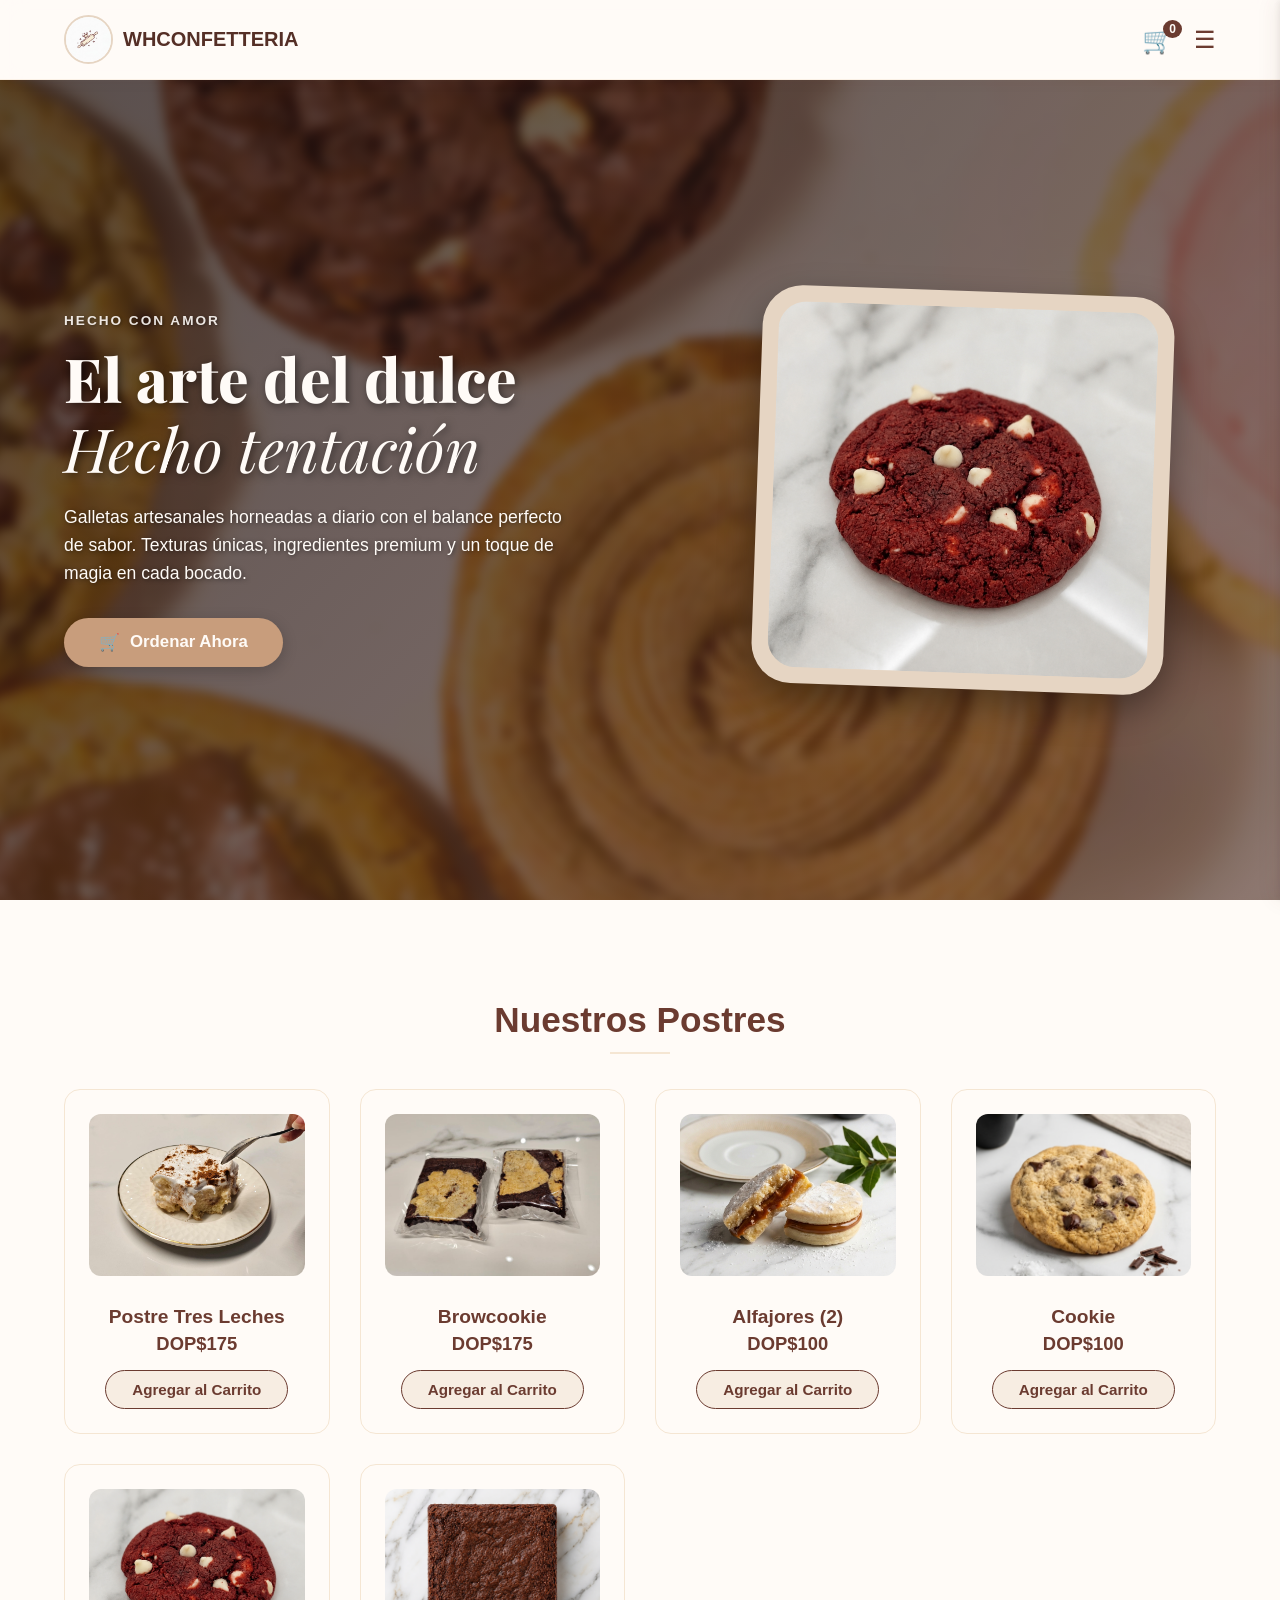
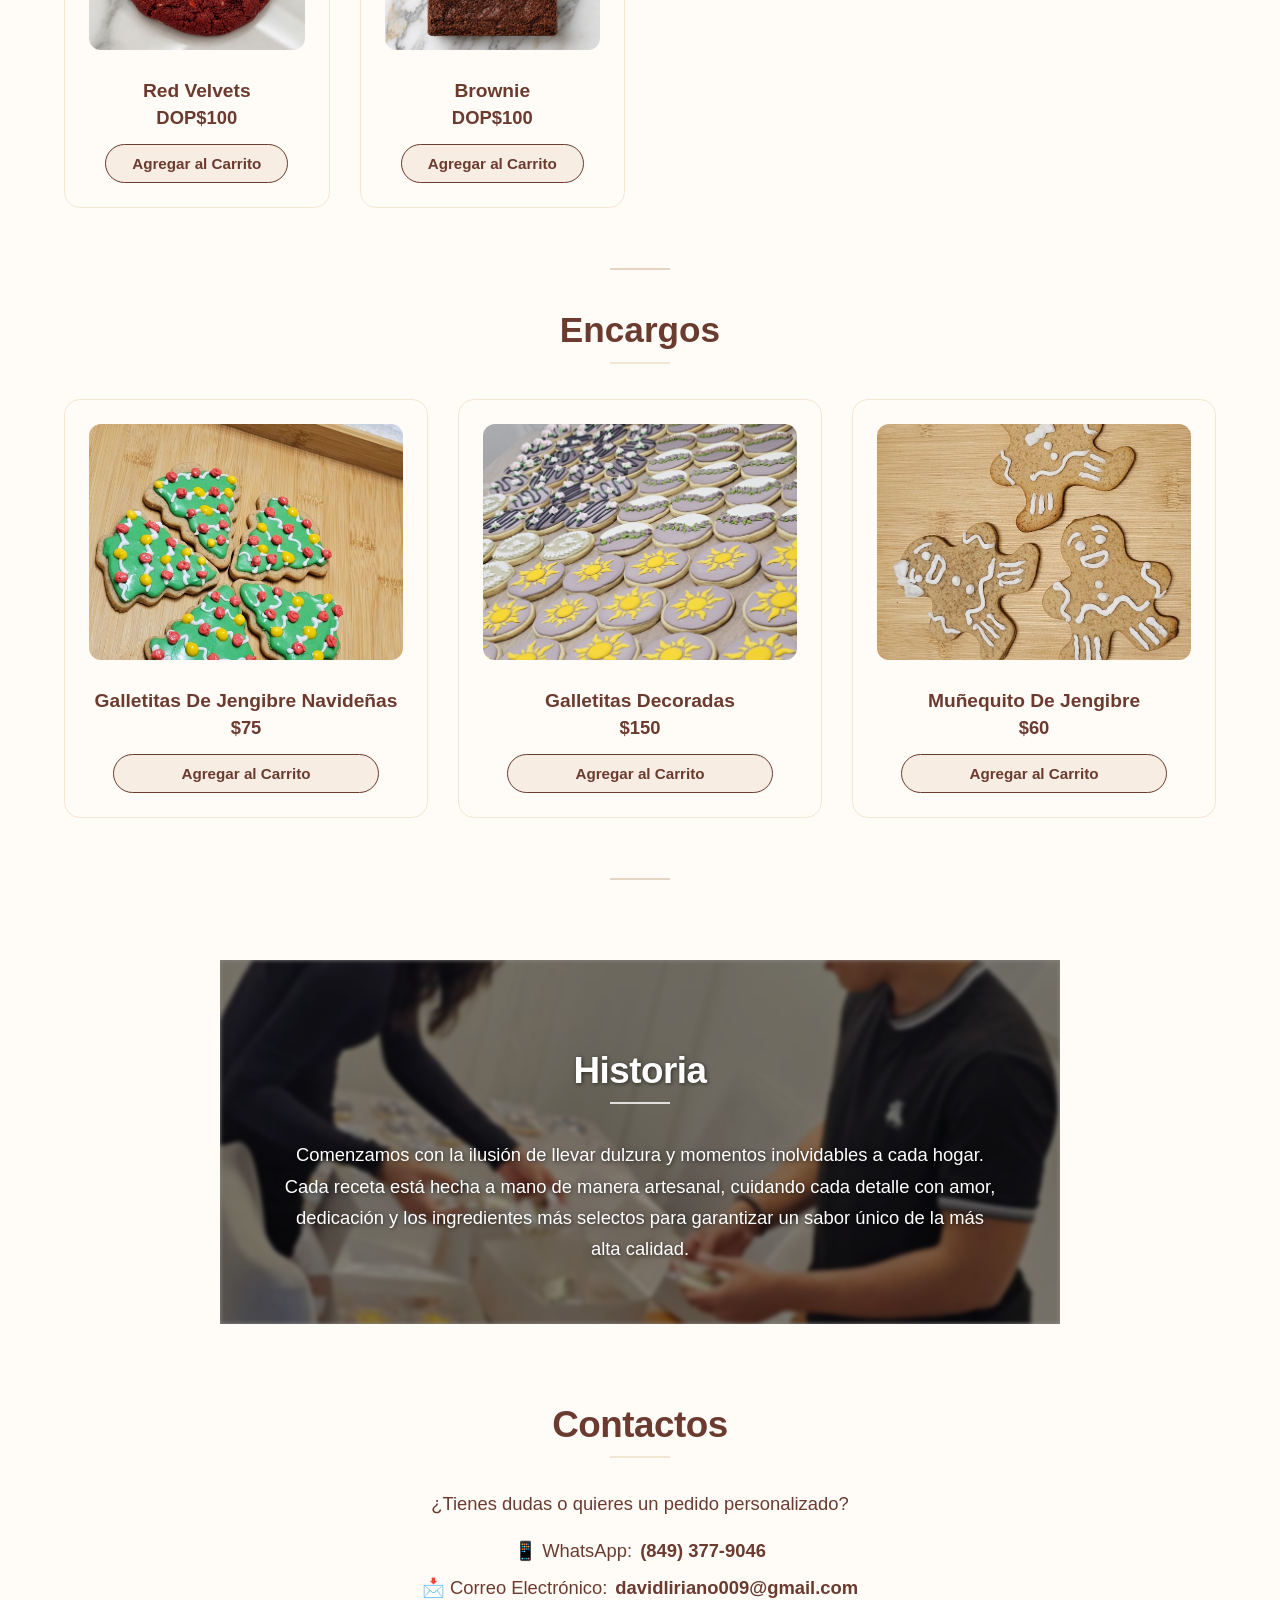
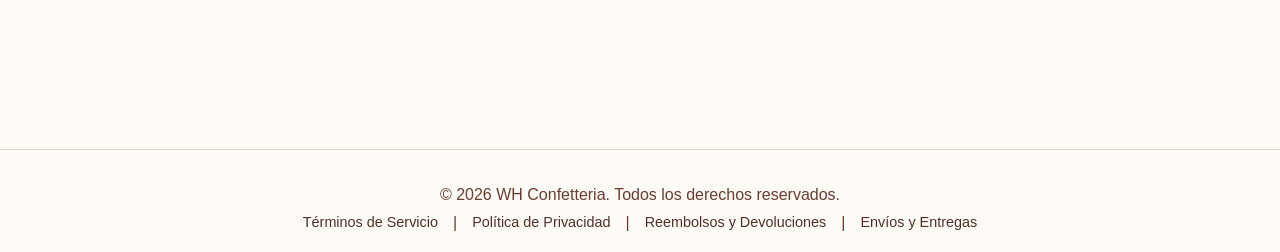
==== commit 2eb1f7ea: "Update index.html nuevo cambio" ====
--- a/index.html
+++ b/index.html
@@ -173,13 +173,6 @@
                     <h3>Muñequito De Jengibre</h3>
                     <p class="price">$60</p>
                     <button class="btn-add" onclick="addToCart('Muñequito De Jengibre', 60, 'Galletitas de jengibre.jpeg')">Agregar al Carrito</button>
-                </div>
-                 <div class="product-card">
-                    <img src="Galletitas de jengibre.jpeg" alt="Muñequito" class="product-img">
-                    <h3>Muñequito De Jengibre</h3>
-                    <p class="price">$60</p>
-                    <button class="btn-add" onclick="addToCart('Muñequito De Jengibre', 60, 'Galletitas de jengibre.jpeg')">Agregar al Carrito</button>
-                </div>
             </div>
         </section>
 
@@ -226,4 +219,4 @@
         <a href="envios.html" style="color: #552F26; text-decoration: none; font-size: 0.9rem;">Envíos y Entregas</a>
     </div>
 </footer>
-</html>+</html>
--- a/style.css
+++ b/style.css
@@ -49,10 +49,13 @@
     filter: none !important;
 }
 
+/* Hace que el logo de la barra de navegación sea redondo */
 .logo-img {
-    height: 50px; 
-    object-fit: contain;
-    border-radius: 100%;
+    width: 45px;          /* Ajusta el tamaño que quieras aquí */
+    height: 45px;         /* Debe ser el mismo valor de la anchura */
+    border-radius: 50%;   /* Esto es lo que lo hace completamente circular */
+    object-fit: cover;    /* Evita que el logo se estire o se deforme */
+    border: 2px solid #E6D5C3; /* Un borde sutil que combine con tu paleta (opcional) */
 }
 
 .logo-text{
@@ -798,7 +801,7 @@
     left: 0;
     right: 0;
     bottom: 0;
-    background-image: url(dueños.jpeg); 
+    background-image: url(dueños.jpeg); 
     background-size: cover;
     background-position: center;
     background-repeat: no-repeat;
@@ -1542,4 +1545,9 @@
         grid-template-columns: 1fr; 
         gap: 10px;
     }
+}
+
+/* Elimina el recuadro azul transparente al tocar en dispositivos móviles */
+* {
+    -webkit-tap-highlight-color: transparent;
 }
